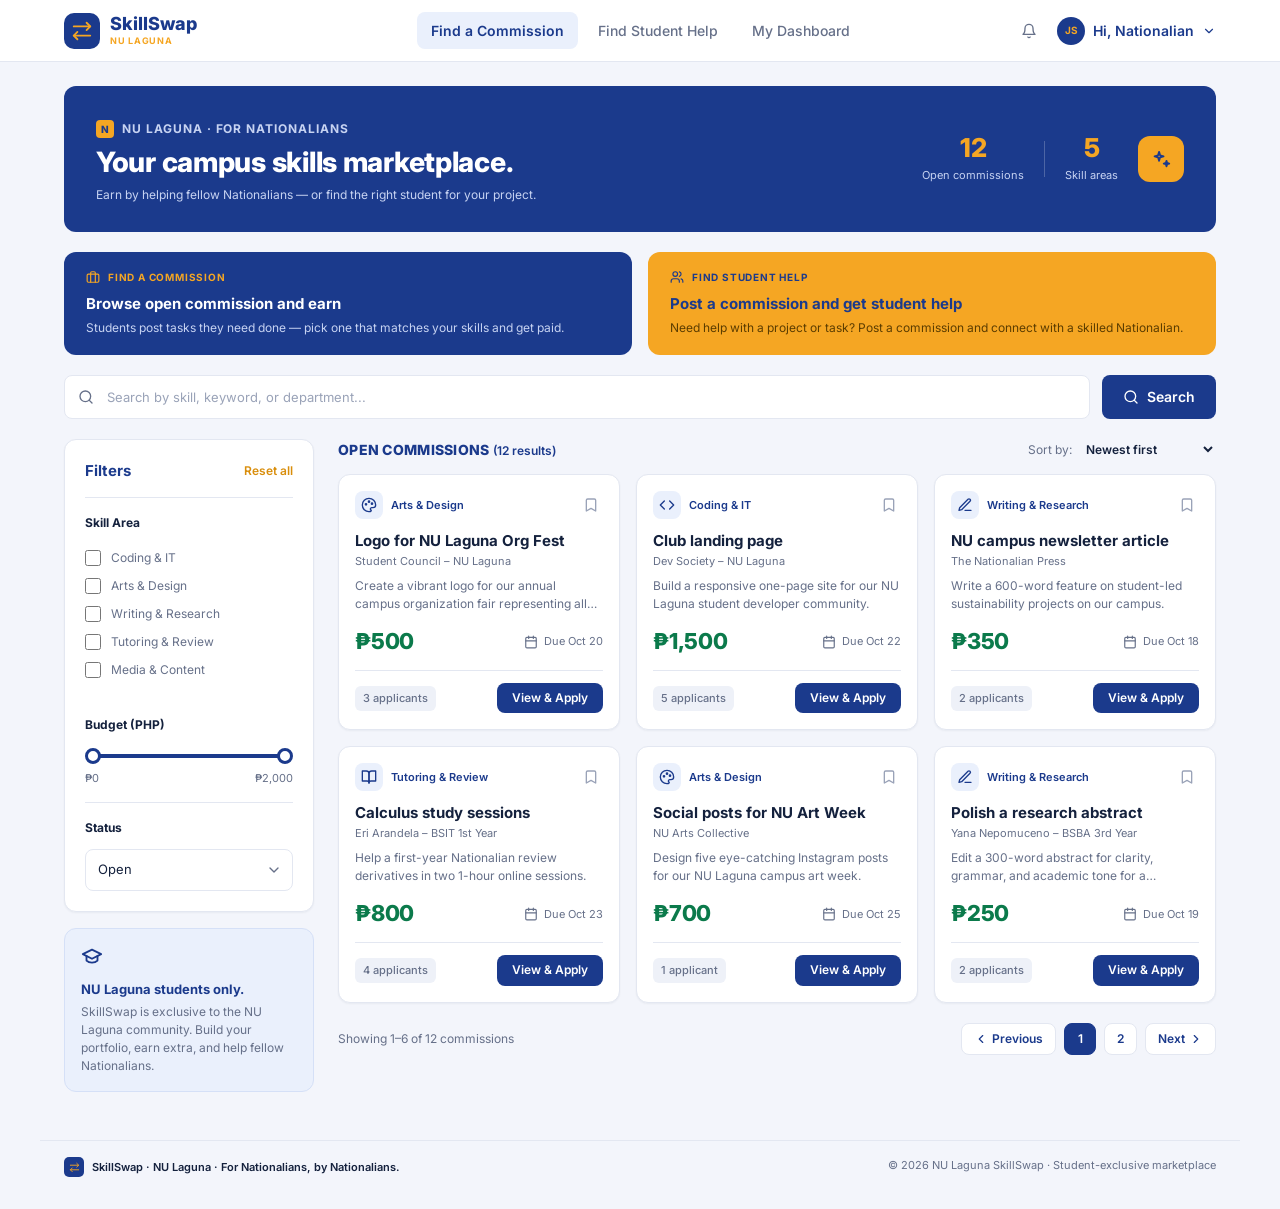
==== index.html @ b4ce2cb4 "HTML and CSS Draft" ====
<!DOCTYPE html>
<html lang="en">
<head>
  <meta charset="UTF-8">
  <meta name="viewport" content="width=device-width, initial-scale=1">
  <title>SkillSwap · NU Laguna</title>
  <link rel="preconnect" href="https://fonts.googleapis.com">
  <link rel="preconnect" href="https://fonts.gstatic.com" crossorigin>
  <link href="https://fonts.googleapis.com/css2?family=Inter:wght@400;500;600;700;800&display=swap" rel="stylesheet">
  <link rel="stylesheet" href="styles.css">
</head>
<body>

  <svg xmlns="http://www.w3.org/2000/svg" style="display:none" aria-hidden="true">
    <symbol id="i-swap" viewBox="0 0 24 24"><path d="m17 3 4 4-4 4"/><path d="M3 7h18"/><path d="m7 21-4-4 4-4"/><path d="M21 17H3"/></symbol>
    <symbol id="i-search" viewBox="0 0 24 24"><circle cx="11" cy="11" r="8"/><path d="m21 21-4.3-4.3"/></symbol>
    <symbol id="i-bell" viewBox="0 0 24 24"><path d="M6 8a6 6 0 0 1 12 0c0 7 3 9 3 9H3s3-2 3-9"/><path d="M10.3 21a1.94 1.94 0 0 0 3.4 0"/></symbol>
    <symbol id="i-chevron" viewBox="0 0 24 24"><path d="m6 9 6 6 6-6"/></symbol>
    <symbol id="i-left" viewBox="0 0 24 24"><path d="m15 18-6-6 6-6"/></symbol>
    <symbol id="i-right" viewBox="0 0 24 24"><path d="m9 18 6-6-6-6"/></symbol>
    <symbol id="i-arrow-left" viewBox="0 0 24 24"><path d="m12 19-7-7 7-7"/><path d="M19 12H5"/></symbol>
    <symbol id="i-arrow-right" viewBox="0 0 24 24"><path d="M5 12h14"/><path d="m12 5 7 7-7 7"/></symbol>
    <symbol id="i-calendar" viewBox="0 0 24 24"><rect x="3" y="4" width="18" height="18" rx="2"/><path d="M16 2v4M8 2v4M3 10h18"/></symbol>
    <symbol id="i-bookmark" viewBox="0 0 24 24"><path d="m19 21-7-4-7 4V5a2 2 0 0 1 2-2h10a2 2 0 0 1 2 2v16z"/></symbol>
    <symbol id="i-palette" viewBox="0 0 24 24"><path d="M12 22a10 10 0 1 1 10-10c0 3-2 4-4 4h-2a2 2 0 0 0-1 3.7c.6.5.5 2.3-3 2.3z"/><circle cx="7.5" cy="11" r="1"/><circle cx="12" cy="7" r="1"/><circle cx="16.5" cy="10" r="1"/></symbol>
    <symbol id="i-code" viewBox="0 0 24 24"><path d="m16 18 6-6-6-6"/><path d="m8 6-6 6 6 6"/></symbol>
    <symbol id="i-pen" viewBox="0 0 24 24"><path d="M12 20h9"/><path d="M16.5 3.5a2.12 2.12 0 0 1 3 3L7 19l-4 1 1-4z"/></symbol>
    <symbol id="i-book" viewBox="0 0 24 24"><path d="M2 3h6a4 4 0 0 1 4 4v14a3 3 0 0 0-3-3H2z"/><path d="M22 3h-6a4 4 0 0 0-4 4v14a3 3 0 0 1 3-3h7z"/></symbol>
    <symbol id="i-camera" viewBox="0 0 24 24"><path d="M14.5 4h-5L7 7H4a2 2 0 0 0-2 2v9a2 2 0 0 0 2 2h16a2 2 0 0 0 2-2V9a2 2 0 0 0-2-2h-3z"/><circle cx="12" cy="13" r="3"/></symbol>
    <symbol id="i-landmark" viewBox="0 0 24 24"><path d="M3 22h18"/><path d="M6 18v-7M10 18v-7M14 18v-7M18 18v-7"/><path d="m12 2 9 5H3z"/></symbol>
    <symbol id="i-briefcase" viewBox="0 0 24 24"><rect x="2" y="7" width="20" height="14" rx="2"/><path d="M16 21V5a2 2 0 0 0-2-2h-4a2 2 0 0 0-2 2v16"/></symbol>
    <symbol id="i-users" viewBox="0 0 24 24"><path d="M16 21v-2a4 4 0 0 0-4-4H6a4 4 0 0 0-4 4v2"/><circle cx="9" cy="7" r="4"/><path d="M22 21v-2a4 4 0 0 0-3-3.87"/><path d="M16 3.13a4 4 0 0 1 0 7.75"/></symbol>
    <symbol id="i-sparkles" viewBox="0 0 24 24"><path d="M9.9 4.2 11 8l3.8 1.1L11 10.2 9.9 14l-1.1-3.8L5 9.1l3.8-1.1z"/><path d="m18 14 .7 2.3L21 17l-2.3.7L18 20l-.7-2.3L15 17l2.3-.7z"/></symbol>
    <symbol id="i-cap" viewBox="0 0 24 24"><path d="M22 10 12 5 2 10l10 5z"/><path d="M6 12v5c3 3 9 3 12 0v-5"/></symbol>
    <symbol id="i-send" viewBox="0 0 24 24"><path d="m22 2-7 20-4-9-9-4z"/><path d="M22 2 11 13"/></symbol>
    <symbol id="i-bulb" viewBox="0 0 24 24"><path d="M15 14c.2-1 .7-1.7 1.5-2.5 1-.9 1.5-2.2 1.5-3.5A6 6 0 0 0 6 8c0 1 .2 2.2 1.5 3.5.7.7 1.3 1.5 1.5 2.5"/><path d="M9 18h6M10 22h4"/></symbol>
    <symbol id="i-check" viewBox="0 0 24 24"><circle cx="12" cy="12" r="10"/><path d="m9 12 2 2 4-4"/></symbol>
    <symbol id="i-clock" viewBox="0 0 24 24"><circle cx="12" cy="12" r="10"/><path d="M12 6v6l4 2"/></symbol>
    <symbol id="i-alert" viewBox="0 0 24 24"><circle cx="12" cy="12" r="10"/><path d="M12 8v4M12 16h.01"/></symbol>
    <symbol id="i-plus" viewBox="0 0 24 24"><path d="M5 12h14M12 5v14"/></symbol>
    <symbol id="i-file" viewBox="0 0 24 24"><path d="M14 2H6a2 2 0 0 0-2 2v16a2 2 0 0 0 2 2h12a2 2 0 0 0 2-2V8z"/><path d="M14 2v6h6M9 13h6M9 17h6"/></symbol>
  </svg>

  <header class="site-header">
    <div class="site-header__inner">
      <a class="brand" href="#browse" aria-label="SkillSwap NU Laguna home">
        <span class="brand__mark">
          <svg class="ic ic-lg" aria-hidden="true"><use href="#i-swap"/></svg>
        </span>
        <span>
          <span class="brand__name">SkillSwap</span>
          <span class="brand__school">NU LAGUNA</span>
        </span>
      </a>

      <nav class="main-nav" aria-label="Main">
        <a href="#browse">Find a Commission</a>
        <a href="#post">Find Student Help</a>
        <a href="#dashboard">My Dashboard</a>
      </nav>

      <div class="user-bar">
        <button class="icon-btn" type="button" aria-label="Notifications">
          <svg class="ic" aria-hidden="true"><use href="#i-bell"/></svg>
        </button>
        <a class="user-chip" href="#dashboard">
          <span class="avatar">JS</span>
          <span class="user-chip__name">Hi, Nationalian</span>
          <svg class="ic ic-sm" aria-hidden="true"><use href="#i-chevron"/></svg>
        </a>
      </div>
    </div>
  </header>

  <main>
    <section class="page screen" id="browse">
      <section class="hero" aria-labelledby="hero-title">
        <div>
          <p class="hero__tag"><span class="hero__tag-mark">N</span>NU Laguna · For Nationalians</p>
          <h1 id="hero-title">Your campus skills marketplace.</h1>
          <p>Earn by helping fellow Nationalians — or find the right student for your project.</p>
        </div>
        <div class="hero__stats">
          <div class="stat"><strong>12</strong><span>Open commissions</span></div>
          <div class="hero__divider"></div>
          <div class="stat"><strong>5</strong><span>Skill areas</span></div>
          <div class="hero__badge">
            <svg class="ic ic-lg" aria-hidden="true"><use href="#i-sparkles"/></svg>
          </div>
        </div>
      </section>

      <section class="cta-row" aria-label="What would you like to do?">
        <a class="cta cta--navy" href="#browse">
          <span class="cta__label">
            <svg class="ic ic-sm" aria-hidden="true"><use href="#i-briefcase"/></svg> Find a commission
          </span>
          <h2>Browse open commission and earn</h2>
          <p>Students post tasks they need done — pick one that matches your skills and get paid.</p>
        </a>
        <a class="cta cta--gold" href="#post">
          <span class="cta__label">
            <svg class="ic ic-sm" aria-hidden="true"><use href="#i-users"/></svg> Find student help
          </span>
          <h2>Post a commission and get student help</h2>
          <p>Need help with a project or task? Post a commission and connect with a skilled Nationalian.</p>
        </a>
      </section>

      <form class="search-row" role="search" action="index.html" method="get">
        <div class="search-field">
          <svg class="ic" aria-hidden="true"><use href="#i-search"/></svg>
          <label class="sr-only" for="q">Search commissions</label>
          <input id="q" name="q" type="search" placeholder="Search by skill, keyword, or department...">
        </div>
        <button class="btn btn--primary btn--lg" type="submit">
          <svg class="ic" aria-hidden="true"><use href="#i-search"/></svg> Search
        </button>
      </form>

      <div class="browse">
        <aside class="sidebar" aria-label="Filters">
          <form class="card filters" id="filters">
            <div class="filters__head">
              <h2>Filters</h2>
              <button class="link-gold" type="reset">Reset all</button>
            </div>
            <fieldset class="filter-group" style="border:0;margin:0;padding-inline:0;min-width:0">
              <legend class="sr-only">Skill area</legend>
              <h3 aria-hidden="true">Skill Area</h3>
              <label class="check"><input type="checkbox" name="skill" value="Coding & IT"> Coding & IT</label>
              <label class="check"><input type="checkbox" name="skill" value="Arts & Design"> Arts & Design</label>
              <label class="check"><input type="checkbox" name="skill" value="Writing & Research"> Writing & Research</label>
              <label class="check"><input type="checkbox" name="skill" value="Tutoring & Review"> Tutoring & Review</label>
              <label class="check"><input type="checkbox" name="skill" value="Media & Content"> Media & Content</label>
            </fieldset>
            <div class="filter-group">
              <h3>Budget (PHP)</h3>
              <div class="range">
                <div class="range__track"></div>
                <input type="range" min="0" max="2000" value="0" step="50" aria-label="Minimum budget">
                <input type="range" min="0" max="2000" value="2000" step="50" aria-label="Maximum budget">
              </div>
              <div class="range-labels">
                <span>₱0</span>
                <span>₱2,000</span>
              </div>
            </div>
            <div class="filter-group">
              <h3><label for="status">Status</label></h3>
              <select class="select" id="status" name="status">
                <option>Open</option>
                <option>In Progress</option>
                <option>Completed</option>
              </select>
            </div>
          </form>
          <div class="note-card">
            <svg class="ic ic-lg" aria-hidden="true"><use href="#i-cap"/></svg>
            <h3>NU Laguna students only.</h3>
            <p>SkillSwap is exclusive to the NU Laguna community. Build your portfolio, earn extra, and help fellow Nationalians.</p>
          </div>
        </aside>

        <section aria-labelledby="results-title">
          <div class="results-head">
            <h2 id="results-title">Open commissions <small>(12 results)</small></h2>
            <label class="sort">Sort by:
              <select aria-label="Sort commissions">
                <option>Newest first</option>
                <option>Budget: high to low</option>
                <option>Budget: low to high</option>
                <option>Deadline: soonest</option>
              </select>
            </label>
          </div>

          <div class="card-grid card-grid--browse">
            <article class="gig" data-category="Arts & Design">
              <div class="gig__top">
                <span class="gig__cat">
                  <span class="gig__cat-ic"><svg class="ic" aria-hidden="true"><use href="#i-palette"/></svg></span>Arts & Design
                </span>
                <button class="gig__save" type="button" aria-label="Save commission">
                  <svg class="ic" aria-hidden="true"><use href="#i-bookmark"/></svg>
                </button>
              </div>
              <h3>Logo for NU Laguna Org Fest</h3>
              <p class="gig__by">Student Council – NU Laguna</p>
              <p class="gig__desc">Create a vibrant logo for our annual campus organization fair representing all NU Laguna colleges.</p>
              <div class="gig__meta">
                <span class="price">₱500</span>
                <span class="due"><svg class="ic ic-sm" aria-hidden="true"><use href="#i-calendar"/></svg> Due Oct 20</span>
              </div>
              <div class="gig__foot">
                <span class="pill">3 applicants</span>
                <a class="btn btn--primary btn--sm" href="#commission">View &amp; Apply</a>
              </div>
            </article>

            <article class="gig" data-category="Coding & IT">
              <div class="gig__top">
                <span class="gig__cat">
                  <span class="gig__cat-ic"><svg class="ic" aria-hidden="true"><use href="#i-code"/></svg></span>Coding & IT
                </span>
                <button class="gig__save" type="button" aria-label="Save commission">
                  <svg class="ic" aria-hidden="true"><use href="#i-bookmark"/></svg>
                </button>
              </div>
              <h3>Club landing page</h3>
              <p class="gig__by">Dev Society – NU Laguna</p>
              <p class="gig__desc">Build a responsive one-page site for our NU Laguna student developer community.</p>
              <div class="gig__meta">
                <span class="price">₱1,500</span>
                <span class="due"><svg class="ic ic-sm" aria-hidden="true"><use href="#i-calendar"/></svg> Due Oct 22</span>
              </div>
              <div class="gig__foot">
                <span class="pill">5 applicants</span>
                <a class="btn btn--primary btn--sm" href="#commission">View &amp; Apply</a>
              </div>
            </article>

            <article class="gig" data-category="Writing & Research">
              <div class="gig__top">
                <span class="gig__cat">
                  <span class="gig__cat-ic"><svg class="ic" aria-hidden="true"><use href="#i-pen"/></svg></span>Writing & Research
                </span>
                <button class="gig__save" type="button" aria-label="Save commission">
                  <svg class="ic" aria-hidden="true"><use href="#i-bookmark"/></svg>
                </button>
              </div>
              <h3>NU campus newsletter article</h3>
              <p class="gig__by">The Nationalian Press</p>
              <p class="gig__desc">Write a 600-word feature on student-led sustainability projects on our campus.</p>
              <div class="gig__meta">
                <span class="price">₱350</span>
                <span class="due"><svg class="ic ic-sm" aria-hidden="true"><use href="#i-calendar"/></svg> Due Oct 18</span>
              </div>
              <div class="gig__foot">
                <span class="pill">2 applicants</span>
                <a class="btn btn--primary btn--sm" href="#commission">View &amp; Apply</a>
              </div>
            </article>

            <article class="gig" data-category="Tutoring & Review">
              <div class="gig__top">
                <span class="gig__cat">
                  <span class="gig__cat-ic"><svg class="ic" aria-hidden="true"><use href="#i-book"/></svg></span>Tutoring & Review
                </span>
                <button class="gig__save" type="button" aria-label="Save commission">
                  <svg class="ic" aria-hidden="true"><use href="#i-bookmark"/></svg>
                </button>
              </div>
              <h3>Calculus study sessions</h3>
              <p class="gig__by">Eri Arandela – BSIT 1st Year</p>
              <p class="gig__desc">Help a first-year Nationalian review derivatives in two 1-hour online sessions.</p>
              <div class="gig__meta">
                <span class="price">₱800</span>
                <span class="due"><svg class="ic ic-sm" aria-hidden="true"><use href="#i-calendar"/></svg> Due Oct 23</span>
              </div>
              <div class="gig__foot">
                <span class="pill">4 applicants</span>
                <a class="btn btn--primary btn--sm" href="#commission">View &amp; Apply</a>
              </div>
            </article>

            <article class="gig" data-category="Arts & Design">
              <div class="gig__top">
                <span class="gig__cat">
                  <span class="gig__cat-ic"><svg class="ic" aria-hidden="true"><use href="#i-palette"/></svg></span>Arts & Design
                </span>
                <button class="gig__save" type="button" aria-label="Save commission">
                  <svg class="ic" aria-hidden="true"><use href="#i-bookmark"/></svg>
                </button>
              </div>
              <h3>Social posts for NU Art Week</h3>
              <p class="gig__by">NU Arts Collective</p>
              <p class="gig__desc">Design five eye-catching Instagram posts for our NU Laguna campus art week.</p>
              <div class="gig__meta">
                <span class="price">₱700</span>
                <span class="due"><svg class="ic ic-sm" aria-hidden="true"><use href="#i-calendar"/></svg> Due Oct 25</span>
              </div>
              <div class="gig__foot">
                <span class="pill">1 applicant</span>
                <a class="btn btn--primary btn--sm" href="#commission">View &amp; Apply</a>
              </div>
            </article>

            <article class="gig" data-category="Writing & Research">
              <div class="gig__top">
                <span class="gig__cat">
                  <span class="gig__cat-ic"><svg class="ic" aria-hidden="true"><use href="#i-pen"/></svg></span>Writing & Research
                </span>
                <button class="gig__save" type="button" aria-label="Save commission">
                  <svg class="ic" aria-hidden="true"><use href="#i-bookmark"/></svg>
                </button>
              </div>
              <h3>Polish a research abstract</h3>
              <p class="gig__by">Yana Nepomuceno – BSBA 3rd Year</p>
              <p class="gig__desc">Edit a 300-word abstract for clarity, grammar, and academic tone for a research submission.</p>
              <div class="gig__meta">
                <span class="price">₱250</span>
                <span class="due"><svg class="ic ic-sm" aria-hidden="true"><use href="#i-calendar"/></svg> Due Oct 19</span>
              </div>
              <div class="gig__foot">
                <span class="pill">2 applicants</span>
                <a class="btn btn--primary btn--sm" href="#commission">View &amp; Apply</a>
              </div>
            </article>
          </div>

          <nav class="pagination" aria-label="Pagination">
            <span>Showing 1–6 of 12 commissions</span>
            <div class="pager">
              <a href="#"><svg class="ic ic-sm" aria-hidden="true"><use href="#i-left"/></svg> Previous</a>
              <a href="#" aria-current="page">1</a>
              <a href="#">2</a>
              <a href="#">Next <svg class="ic ic-sm" aria-hidden="true"><use href="#i-right"/></svg></a>
            </div>
          </nav>
        </section>
      </div>
    </section>

    <section class="page screen" id="commission">
      <div class="back-row">
        <a class="back-link" href="#browse"><svg class="ic ic-sm" aria-hidden="true"><use href="#i-left"/></svg> Back to Browse</a>
        <span>Browse / Commission details</span>
      </div>

      <div class="detail">
        <div class="detail__main">
          <article class="card card--pad">
            <div class="detail__head">
              <span class="cat-tag">Arts &amp; Design</span>
              <span class="badge badge--open">Open</span>
            </div>
            <h1>Logo for NU Laguna Org Fest</h1>
            <p class="posted"><svg class="ic ic-sm" aria-hidden="true"><use href="#i-landmark"/></svg> Posted by Student Council · Oct 12, 2026</p>
            <dl class="facts">
              <div><dt>Project budget</dt><dd class="price">₱500</dd></div>
              <div><dt>Deadline</dt><dd>Oct 20, 2026</dd></div>
              <div><dt>Applications</dt><dd>3 applicants</dd></div>
            </dl>
            <div class="prose">
              <h2>About this commission</h2>
              <p>Our annual Org Fest brings NU Laguna student organizations together for a day of discovery. We’re looking for a student designer to create a playful, vibrant logo that celebrates connection, creativity, and student life.</p>
              <p>The logo will be used on event posters, social media, and booth signage. Please keep it clear at small sizes and use the NU Laguna blue and gold palette.</p>
              <h3>What you’ll deliver</h3>
              <ul class="bullets">
                <li>Two initial logo concepts and one round of revisions</li>
                <li>Final logo in SVG, PNG, and an editable source file</li>
                <li>A full-color version and a single-color version</li>
              </ul>
            </div>
          </article>

          <section class="card client-view" aria-labelledby="client-view-title">
            <div class="client-view__head">
              <div>
                <h2 id="client-view-title">Client View</h2>
                <p>Review applications for this commission as the poster.</p>
              </div>
              <span class="badge badge--muted">3 applicants</span>
            </div>
            <div class="table-wrap">
              <table>
                <thead>
                  <tr>
                    <th scope="col">Nationalian applicant</th>
                    <th scope="col">Portfolio link</th>
                    <th scope="col">Proposed rate (PHP)</th>
                    <th scope="col">Actions</th>
                  </tr>
                </thead>
                <tbody>
                  <tr>
                    <td>
                      <div class="who">
                        <span class="avatar">AR</span>
                        <div><strong>Alex Rivera</strong><span>Arts & Design · NU Laguna student</span></div>
                      </div>
                    </td>
                    <td><a class="table-link" href="https://behance.net/alex">behance.net/alex</a></td>
                    <td class="rate">₱500</td>
                    <td>
                      <div class="actions">
                        <button class="btn btn--green" type="button">Accept</button>
                        <button class="btn btn--red-soft" type="button">Reject</button>
                      </div>
                    </td>
                  </tr>
                  <tr>
                    <td>
                      <div class="who">
                        <span class="avatar">BC</span>
                        <div><strong>Bea Cruz</strong><span>Illustration · NU Laguna student</span></div>
                      </div>
                    </td>
                    <td><a class="table-link" href="https://beacruz.design">beacruz.design</a></td>
                    <td class="rate">₱450</td>
                    <td>
                      <div class="actions">
                        <button class="btn btn--green" type="button">Accept</button>
                        <button class="btn btn--red-soft" type="button">Reject</button>
                      </div>
                    </td>
                  </tr>
                  <tr>
                    <td>
                      <div class="who">
                        <span class="avatar">NG</span>
                        <div><strong>Nico Garcia</strong><span>Graphic Design · NU Laguna student</span></div>
                      </div>
                    </td>
                    <td><a class="table-link" href="https://behance.net/nico">behance.net/nico</a></td>
                    <td class="rate">₱500</td>
                    <td>
                      <div class="actions">
                        <button class="btn btn--green" type="button">Accept</button>
                        <button class="btn btn--red-soft" type="button">Reject</button>
                      </div>
                    </td>
                  </tr>
                </tbody>
              </table>
            </div>
          </section>
        </div>

        <aside class="detail__side">
          <section class="card apply" aria-labelledby="apply-title">
            <h2 id="apply-title">Apply to this Commission</h2>
            <p class="apply__intro">Introduce yourself and show why you’re a great fit for this project.</p>
            <form action="apply.php" method="post" id="apply-form">
              <div class="field">
                <label for="full-name">Full Name</label>
                <input class="input" id="full-name" name="full_name" type="text" value="Jamie Santos" required>
              </div>
              <div class="field">
                <label for="proposal">Proposal</label>
                <textarea class="textarea" id="proposal" name="proposal" rows="6" required>Hi Student Council! I’m a second-year design student. I’d love to create a bold, welcoming identity for Org Fest. I can share two concepts by Oct 16 and deliver the final files before Oct 20.</textarea>
              </div>
              <div class="field">
                <label for="rate">Proposed Rate (PHP)</label>
                <input class="input" id="rate" name="rate" type="text" inputmode="numeric" value="₱500" required>
                <span class="field__hint">Stay within the ₱500 project budget.</span>
              </div>
              <button class="btn btn--primary btn--lg btn--block" type="submit">
                <svg class="ic" aria-hidden="true"><use href="#i-send"/></svg> Submit Application
              </button>
              <p class="apply__fine">Your profile and portfolio will be shared with the client.</p>
            </form>
          </section>
          <aside class="tip">
            <strong><svg class="ic ic-sm" aria-hidden="true"><use href="#i-bulb"/></svg> Make your proposal count</strong>
            Mention a relevant project, share your approach, and be realistic about your timeline. A little personality goes a long way.
          </aside>
        </aside>
      </div>
    </section>

    <section class="page screen" id="post">
      <a class="back-link" href="#browse"><svg class="ic ic-sm" aria-hidden="true"><use href="#i-left"/></svg> Back to Find a Commission</a>

      <section class="hero hero--compact" aria-labelledby="post-hero">
        <div>
          <p class="hero__tag"><span class="hero__tag-mark">N</span>NU Laguna · By Nationalians, for Nationalians</p>
          <h1 id="post-hero">Find Student Help — Post a Commission</h1>
          <p>Need help with a project or task? Post your commission and connect with a skilled Nationalian. Student-friendly budgets in ₱ PHP.</p>
        </div>
        <div class="hero__stats">
          <div class="stat"><strong>12</strong><span>Open commissions</span></div>
          <div class="hero__divider"></div>
          <div class="stat"><strong>5</strong><span>Skill areas</span></div>
          <div class="hero__badge">
            <svg class="ic ic-lg" aria-hidden="true"><use href="#i-sparkles"/></svg>
          </div>
        </div>
      </section>

      <section class="cta-row" aria-label="Posting options">
        <a class="cta cta--soft" href="#browse">
          <span class="cta__label">
            <svg class="ic ic-sm" aria-hidden="true"><use href="#i-briefcase"/></svg> Find a commission instead?
          </span>
          <p>Browse open commissions posted by fellow Nationalians and earn by using your skills.</p>
        </a>
        <div class="cta cta--soft-gold">
          <span class="cta__label">
            <svg class="ic ic-sm" aria-hidden="true"><use href="#i-users"/></svg> You’re posting a commission
          </span>
          <p>Describe your task, set a student-friendly ₱ budget, and let skilled Nationalians apply.</p>
        </div>
      </section>

      <div class="post-title">
        <h2>Post a Commission</h2>
        <p>Share what you need help with and a fair student budget in ₱ (Philippine Pesos). Only NU Laguna Nationalians can apply.</p>
      </div>

      <div class="post-grid">
        <form class="card form-card" id="post-form" action="post_commission.php" method="post" novalidate>
          <div class="form-card__head">
            <h3><svg class="ic" aria-hidden="true"><use href="#i-briefcase"/></svg> Commission details</h3>
            <span>All fields are required</span>
          </div>
          <div class="form-grid">
            <div class="field">
              <label for="title">Commission Title</label>
              <input class="input" id="title" name="title" type="text" value="Logo for NU Laguna Org Fest" required>
              <span class="field__hint">e.g. “Make a poster for our org event”, “Help me review Calculus”</span>
            </div>
            <div class="field">
              <label for="category">Skill Area / Category</label>
              <select class="select" id="category" name="category">
                <option>Coding & IT</option>
                <option selected>Arts & Design</option>
                <option>Writing & Research</option>
                <option>Tutoring & Review</option>
                <option>Media & Content</option>
              </select>
              <div class="chips" role="group" aria-label="Quick pick skill area">
                <button type="button" class="chip" aria-pressed="false">Coding & IT</button>
                <button type="button" class="chip" aria-pressed="true">Arts & Design</button>
                <button type="button" class="chip" aria-pressed="false">Writing & Research</button>
                <button type="button" class="chip" aria-pressed="false">Tutoring & Review</button>
                <button type="button" class="chip" aria-pressed="false">Media & Content</button>
              </div>
            </div>
            <div class="form-split">
              <div class="field field--error">
                <span class="label-row">
                  <label for="budget">Budget (Philippine Pesos)</label>
                  <span class="tag-php">PHP</span>
                </span>
                <div class="field-wrap">
                  <input class="input" id="budget" name="budget" type="text" inputmode="numeric" value="five hundred" aria-invalid="true" aria-describedby="budget-error budget-tip" required>
                  <svg class="ic" aria-hidden="true"><use href="#i-alert"/></svg>
                </div>
                <span class="field__hint field__hint--error" id="budget-error" role="alert">! Budget must be a number &gt; 0</span>
                <span class="field__hint" id="budget-tip">Tip: Student-friendly budgets range from ₱100 – ₱2,000.</span>
              </div>
              <div class="field">
                <span class="label-row"><label for="deadline">Deadline</label></span>
                <div class="field-wrap field-wrap--date">
                  <input class="input" id="deadline" name="deadline" type="date" value="2026-10-20" required>
                </div>
              </div>
            </div>
            <div class="field">
              <label for="details">Details / Description</label>
              <textarea class="textarea" id="details" name="details" rows="5" required>Create a fresh, vibrant logo for our annual campus organization fair. We need two initial concepts, one revision, and final SVG and PNG files. Use an NU blue and gold palette and deliver by Oct 20.</textarea>
              <span class="field__hint">Include deliverables, requirements, and a realistic timeline. The more specific you are, the better the applicants.</span>
            </div>
            <div class="form-banner">
              <svg class="ic" aria-hidden="true"><use href="#i-users"/></svg>
              Only NU Laguna Nationalians can view and apply to your commission. Keep budgets fair and campus-friendly.
            </div>
            <div class="form-foot">
              <span class="form-foot__msg">Correct the budget to publish your commission.</span>
              <button class="btn btn--ghost" type="reset">Cancel</button>
              <button class="btn btn--primary" type="submit" disabled>
                <svg class="ic" aria-hidden="true"><use href="#i-plus"/></svg> Post Commission
              </button>
            </div>
          </div>
        </form>

        <aside class="detail__side" aria-label="Preview and checklist">
          <section class="preview" aria-labelledby="preview-title">
            <div class="preview__head">
              <h3 id="preview-title"><svg class="ic" aria-hidden="true"><use href="#i-search"/></svg> Live Preview</h3>
              <span class="badge">Not published</span>
            </div>
            <p>Here’s how your commission will appear in the NU Laguna SkillSwap marketplace once published.</p>
            <article class="gig">
              <div class="gig__top">
                <span class="gig__cat">
                  <span class="gig__cat-ic"><svg class="ic" aria-hidden="true"><use href="#i-palette"/></svg></span>Arts &amp; Design
                </span>
                <span class="badge badge--draft">Draft</span>
              </div>
              <h3>Logo for NU Laguna Org Fest</h3>
              <p class="gig__by">Jamie Santos – NU Laguna</p>
              <p class="gig__desc">Create a fresh, vibrant logo for our annual campus organization fair. We need two initial concepts, one revision, and final SVG…</p>
              <div class="gig__meta">
                <span class="due" style="font-weight:600;color:var(--ink)">Budget pending</span>
                <span class="due"><svg class="ic ic-sm" aria-hidden="true"><use href="#i-calendar"/></svg> Due Oct 20</span>
              </div>
              <div class="gig__foot">
                <span class="pill">0 applicants</span>
                <span class="btn btn--ghost btn--sm" aria-disabled="true">View &amp; Apply</span>
              </div>
            </article>
            <div class="preview__note">
              <svg class="ic ic-sm" aria-hidden="true"><use href="#i-alert"/></svg> Your ₱ budget will appear here after you enter a valid number above.
            </div>
          </section>

          <section class="card card--pad" aria-labelledby="checklist-title">
            <h3 class="card__title" id="checklist-title" style="font-size:13px">Before you post</h3>
            <ul class="checklist">
              <li class="done"><svg class="ic ic-sm" aria-hidden="true"><use href="#i-check"/></svg> Clear title and skill area category</li>
              <li class="done"><svg class="ic ic-sm" aria-hidden="true"><use href="#i-check"/></svg> Deadline and deliverables added</li>
              <li class="todo"><svg class="ic ic-sm" aria-hidden="true"><use href="#i-clock"/></svg> Valid ₱ budget still needed</li>
            </ul>
            <div class="fair-note">
              <svg class="ic ic-sm" aria-hidden="true"><use href="#i-bulb"/></svg>
              <span>SkillSwap is for NU Laguna Nationalians only. Set a fair ₱ budget — good briefs attract the right student faster.</span>
            </div>
          </section>

          <div class="note-card">
            <svg class="ic ic-lg" aria-hidden="true"><use href="#i-cap"/></svg>
            <h3>NU Laguna students only.</h3>
            <p>SkillSwap is exclusive to the NU Laguna community. Build your portfolio, earn extra, and help fellow Nationalians — all within your campus.</p>
          </div>
        </aside>
      </div>
    </section>

    <section class="page screen" id="dashboard">
      <section class="hero" aria-labelledby="welcome">
        <div>
          <p class="hero__tag"><span class="hero__tag-mark">N</span>NU Laguna · For Nationalians</p>
          <h1 id="welcome">Welcome back, Lyn! 👋</h1>
          <p>Ready to earn or get help from a fellow Nationalian? Your campus marketplace is active.</p>
        </div>
        <div class="hero__stats">
          <div class="stat"><strong>8</strong><span>Commissions posted</span></div>
          <div class="hero__divider"></div>
          <div class="stat"><strong>21</strong><span>Applications</span></div>
          <div class="hero__badge"><svg class="ic ic-lg" aria-hidden="true"><use href="#i-sparkles"/></svg></div>
        </div>
      </section>

      <section class="cta-row" aria-label="Quick actions">
        <div class="cta cta--navy">
          <span class="cta__label">
            <svg class="ic ic-sm" aria-hidden="true"><use href="#i-briefcase"/></svg> Find a commission
          </span>
          <h2>Browse commissions and earn ₱</h2>
          <p>Coding, design, writing, tutoring and more — pick a commission that matches your skills and get paid in PHP.</p>
          <a class="btn btn--gold btn--sm" href="#browse">
            Browse Open Commissions <svg class="ic ic-sm" aria-hidden="true"><use href="#i-arrow-right"/></svg>
          </a>
        </div>
        <div class="cta cta--gold">
          <span class="cta__label">
            <svg class="ic ic-sm" aria-hidden="true"><use href="#i-users"/></svg> Find student help
          </span>
          <h2>Post a commission and get student help</h2>
          <p>Need help with a project? Post a commission with a student-friendly ₱ budget and connect with a skilled Nationalian.</p>
          <a class="btn btn--primary btn--sm" href="#post">
            Post a Commission <svg class="ic ic-sm" aria-hidden="true"><use href="#i-arrow-right"/></svg>
          </a>
        </div>
      </section>

      <section class="stat-cards" aria-label="Summary">
        <div class="card stat-card">
          <div class="stat-card__label">Posted</div>
          <div class="stat-card__num">8</div>
          <div class="stat-card__sub">Commissions shared with campus</div>
          <span class="stat-card__ic"><svg class="ic ic-sm" aria-hidden="true"><use href="#i-briefcase"/></svg></span>
        </div>
        <div class="card stat-card">
          <div class="stat-card__label">In Progress</div>
          <div class="stat-card__num">3</div>
          <div class="stat-card__sub">Active collaborations</div>
          <span class="stat-card__ic"><svg class="ic ic-sm" aria-hidden="true"><use href="#i-clock"/></svg></span>
        </div>
        <div class="card stat-card">
          <div class="stat-card__label">Completed</div>
          <div class="stat-card__num stat-card__num--green">5</div>
          <div class="stat-card__sub">Projects delivered</div>
          <span class="stat-card__ic stat-card__ic--green"><svg class="ic ic-sm" aria-hidden="true"><use href="#i-check"/></svg></span>
        </div>
        <div class="card stat-card">
          <div class="stat-card__label">Applications</div>
          <div class="stat-card__num">21</div>
          <div class="stat-card__sub">Received this week</div>
          <span class="stat-card__ic"><svg class="ic ic-sm" aria-hidden="true"><use href="#i-send"/></svg></span>
        </div>
      </section>

      <div class="dash-grid">
        <div class="dash-side">
          <section class="card chart-card" aria-labelledby="chart-title">
            <div class="card__head" style="margin-bottom:0">
              <div><h2 id="chart-title">Applications / Week</h2></div>
              <span class="chart-card__range">Oct 12–18, 2026</span>
            </div>
            <div class="chart-total"><strong>21</strong><span>↑ 5 more than last week</span></div>
            <div class="bars" role="img" aria-label="Applications per day: Mon 2, Tue 3, Wed 4, Thu 6, Fri 2, Sat 3, Sun 1">
              <div class="bars__col">2<div class="bars__bar" style="height:26%"></div></div>
              <div class="bars__col">3<div class="bars__bar" style="height:39%"></div></div>
              <div class="bars__col">4<div class="bars__bar" style="height:52%"></div></div>
              <div class="bars__col bars__col--peak">6<div class="bars__bar" style="height:78%"></div></div>
              <div class="bars__col">2<div class="bars__bar" style="height:26%"></div></div>
              <div class="bars__col">3<div class="bars__bar" style="height:39%"></div></div>
              <div class="bars__col">1<div class="bars__bar" style="height:13%"></div></div>
            </div>
            <div class="bars-days" aria-hidden="true">
              <span>Mon</span><span>Tue</span><span>Wed</span><span>Thu</span><span>Fri</span><span>Sat</span><span>Sun</span>
            </div>
            <p class="chart-foot">Thursday was your busiest day with 6 applications. Keep the momentum going!</p>
          </section>

          <section class="upnext" aria-labelledby="upnext-title">
            <p class="upnext__label" id="upnext-title">
              <svg class="ic ic-sm" aria-hidden="true"><use href="#i-clock"/></svg> Up next
            </p>
            <h3>Logo for Org Fest</h3>
            <p>Due Oct 20 · 3 students are waiting to hear from you.</p>
            <a href="#commission"><svg class="ic ic-sm" aria-hidden="true"><use href="#i-arrow-right"/></svg> Review applicants</a>
          </section>

          <div class="note-card">
            <svg class="ic ic-lg" aria-hidden="true"><use href="#i-cap"/></svg>
            <h3>NU Laguna students only.</h3>
            <p>SkillSwap is exclusive to NU Laguna students. Skill areas include Coding &amp; IT, Arts &amp; Design, Writing &amp; Research, Tutoring, and Media &amp; Content.</p>
          </div>
        </div>

        <section class="card" aria-labelledby="mine-title">
          <div class="mine__head">
            <div>
              <h2 id="mine-title">My Commissions</h2>
              <p>Manage your listings, applicants, and active projects.</p>
            </div>
            <div class="mine__tools">
              <select class="select" aria-label="Filter by status">
                <option>All statuses</option>
                <option>Open</option>
                <option>In Progress</option>
                <option>Completed</option>
              </select>
              <a class="btn btn--primary btn--sm" href="#post">
                <svg class="ic ic-sm" aria-hidden="true"><use href="#i-plus"/></svg> Post a Commission
              </a>
            </div>
          </div>
          <div class="table-wrap">
            <table>
              <thead>
                <tr>
                  <th scope="col">Commission name</th>
                  <th scope="col">Status</th>
                  <th scope="col">Budget</th>
                  <th scope="col">Deadline</th>
                  <th scope="col">Action</th>
                </tr>
              </thead>
              <tbody>
                <tr>
                  <td>
                    <div class="title-cell">
                      <svg class="ic ic-sm" aria-hidden="true"><use href="#i-palette"/></svg>
                      <div><strong>Logo for Org Fest</strong><span>Arts & Design · 3 applicants</span></div>
                    </div>
                  </td>
                  <td><span class="badge badge--open">Open</span></td>
                  <td class="rate">₱500</td>
                  <td>Oct 20</td>
                  <td><a class="btn btn--outline" href="#commission">View applicants</a></td>
                </tr>
                <tr>
                  <td>
                    <div class="title-cell">
                      <svg class="ic ic-sm" aria-hidden="true"><use href="#i-code"/></svg>
                      <div><strong>Club landing page</strong><span>Coding & IT · Ana Reyes</span></div>
                    </div>
                  </td>
                  <td><span class="badge badge--progress">In Progress</span></td>
                  <td class="rate">₱1,500</td>
                  <td>Oct 22</td>
                  <td><a class="btn btn--outline" href="#commission">Mark Completed</a></td>
                </tr>
                <tr>
                  <td>
                    <div class="title-cell">
                      <svg class="ic ic-sm" aria-hidden="true"><use href="#i-palette"/></svg>
                      <div><strong>Social posts for Art Week</strong><span>Arts & Design · 1 applicant</span></div>
                    </div>
                  </td>
                  <td><span class="badge badge--open">Open</span></td>
                  <td class="rate">₱700</td>
                  <td>Oct 25</td>
                  <td><a class="btn btn--outline" href="#commission">View applicants</a></td>
                </tr>
                <tr>
                  <td>
                    <div class="title-cell">
                      <svg class="ic ic-sm" aria-hidden="true"><use href="#i-camera"/></svg>
                      <div><strong>Event photo edits</strong><span>Media & Content · Sia Cruz</span></div>
                    </div>
                  </td>
                  <td><span class="badge badge--done">Completed</span></td>
                  <td class="rate">₱400</td>
                  <td>Oct 10</td>
                  <td><a class="btn btn--outline" href="#commission">View details</a></td>
                </tr>
                <tr>
                  <td>
                    <div class="title-cell">
                      <svg class="ic ic-sm" aria-hidden="true"><use href="#i-pen"/></svg>
                      <div><strong>Polish a research abstract</strong><span>Writing & Research · Marc Santos</span></div>
                    </div>
                  </td>
                  <td><span class="badge badge--done">Completed</span></td>
                  <td class="rate">₱250</td>
                  <td>Oct 19</td>
                  <td><a class="btn btn--outline" href="#commission">View details</a></td>
                </tr>
                <tr>
                  <td>
                    <div class="title-cell">
                      <svg class="ic ic-sm" aria-hidden="true"><use href="#i-code"/></svg>
                      <div><strong>Society website refresh</strong><span>Coding & IT · Dan Lim</span></div>
                    </div>
                  </td>
                  <td><span class="badge badge--progress">In Progress</span></td>
                  <td class="rate">₱1,200</td>
                  <td>Oct 24</td>
                  <td><a class="btn btn--outline" href="#commission">Mark Completed</a></td>
                </tr>
              </tbody>
            </table>
          </div>
          <div class="mine__foot">
            <span>Showing 6 of 8 posted commissions</span>
            <a href="#">View all commissions <svg class="ic ic-sm" aria-hidden="true"><use href="#i-arrow-right"/></svg></a>
          </div>
        </section>
      </div>

      <section aria-labelledby="open-title">
        <div class="section-head" style="margin-bottom:14px">
          <div>
            <h2 id="open-title">Open commissions to apply <small>(Find work &amp; earn ₱)</small></h2>
            <p>Pick a commission that matches your skills and get paid by a fellow Nationalian.</p>
          </div>
          <a class="btn btn--ghost btn--sm" href="#browse">Browse all commissions</a>
        </div>
        <div class="card-grid">
          <article class="gig" data-category="Tutoring & Review">
            <div class="gig__top">
              <span class="gig__cat">
                <span class="gig__cat-ic"><svg class="ic" aria-hidden="true"><use href="#i-book"/></svg></span>Tutoring & Review
              </span>
              <span class="gig__badge-new">NEW</span>
            </div>
            <h3>Calculus study sessions</h3>
            <p class="gig__by">Mia Santos – 1st Year</p>
            <p class="gig__desc">Help a first-year Nationalian review derivatives in two 1-hour online sessions.</p>
            <div class="gig__meta">
              <span class="price">₱800</span>
              <span class="due"><svg class="ic ic-sm" aria-hidden="true"><use href="#i-calendar"/></svg> Due Oct 23</span>
            </div>
            <div class="gig__foot">
              <span class="pill">4 applicants</span>
              <a class="btn btn--primary btn--sm" href="#commission">View &amp; Apply</a>
            </div>
          </article>

          <article class="gig" data-category="Writing & Research">
            <div class="gig__top">
              <span class="gig__cat">
                <span class="gig__cat-ic"><svg class="ic" aria-hidden="true"><use href="#i-pen"/></svg></span>Writing & Research
              </span>
              <button class="gig__save" type="button" aria-label="Save commission">
                <svg class="ic" aria-hidden="true"><use href="#i-bookmark"/></svg>
              </button>
            </div>
            <h3>NU campus newsletter article</h3>
            <p class="gig__by">The Nationalian Press</p>
            <p class="gig__desc">Write a 600-word feature on student-led sustainability projects on our campus.</p>
            <div class="gig__meta">
              <span class="price">₱350</span>
              <span class="due"><svg class="ic ic-sm" aria-hidden="true"><use href="#i-calendar"/></svg> Due Oct 18</span>
            </div>
            <div class="gig__foot">
              <span class="pill">3 applicants</span>
              <a class="btn btn--primary btn--sm" href="#commission">View &amp; Apply</a>
            </div>
          </article>

          <article class="gig" data-category="Coding & IT">
            <div class="gig__top">
              <span class="gig__cat">
                <span class="gig__cat-ic"><svg class="ic" aria-hidden="true"><use href="#i-code"/></svg></span>Coding & IT
              </span>
              <button class="gig__save" type="button" aria-label="Save commission">
                <svg class="ic" aria-hidden="true"><use href="#i-bookmark"/></svg>
              </button>
            </div>
            <h3>Club landing page</h3>
            <p class="gig__by">Dev Society – NU Laguna</p>
            <p class="gig__desc">Build a responsive one-page site for our NU Laguna student developer community.</p>
            <div class="gig__meta">
              <span class="price">₱1,500</span>
              <span class="due"><svg class="ic ic-sm" aria-hidden="true"><use href="#i-calendar"/></svg> Due Oct 22</span>
            </div>
            <div class="gig__foot">
              <span class="pill">5 applicants</span>
              <a class="btn btn--primary btn--sm" href="#commission">View &amp; Apply</a>
            </div>
          </article>
        </div>
      </section>
    </section>
  </main>

  <footer class="site-footer">
    <span class="brand">
      <span class="brand__mark"><svg class="ic" aria-hidden="true"><use href="#i-swap"/></svg></span>
      SkillSwap · NU Laguna · For Nationalians, by Nationalians.
    </span>
    <span>© 2026 NU Laguna SkillSwap · Student-exclusive marketplace</span>
  </footer>

</body>
</html>
---- styles.css ----
:root {
  --navy: #1b3a8c;
  --navy-dark: #142e72;
  --gold: #f5a623;
  --gold-dark: #d98e0c;
  --green: #0b7a4b;
  --green-tint: #e3f4ec;
  --red: #c9363e;
  --red-tint: #fdecec;
  --bg: #f3f5fb;
  --surface: #ffffff;
  --tint: #eaf0fc;
  --ink: #14213d;
  --muted: #667089;
  --line: #e3e7f1;
  --radius: 12px;
  --radius-sm: 8px;
  --shadow: 0 1px 2px rgba(20, 33, 61, .05);
  --font: "Inter", system-ui, -apple-system, "Segoe UI", Roboto, Arial, sans-serif;
}

*, *::before, *::after { box-sizing: border-box; }
html { -webkit-text-size-adjust: 100%; }
body {
  margin: 0;
  font-family: var(--font);
  font-size: 14px;
  line-height: 1.5;
  color: var(--ink);
  background: var(--bg);
}
h1, h2, h3, h4, p, ul { margin: 0; }
ul { padding: 0; list-style: none; }
a { color: inherit; text-decoration: none; }
button, input, select, textarea { font: inherit; color: inherit; }
button { cursor: pointer; }
:focus-visible { outline: 2px solid var(--gold); outline-offset: 2px; }

.ic {
  width: 16px; height: 16px; flex: none;
  fill: none; stroke: currentColor; stroke-width: 2;
  stroke-linecap: round; stroke-linejoin: round;
}
.ic-sm { width: 14px; height: 14px; }
.ic-lg { width: 22px; height: 22px; }
.sr-only {
  position: absolute; width: 1px; height: 1px; overflow: hidden;
  clip: rect(0 0 0 0); white-space: nowrap;
}

.site-header {
  background: var(--surface);
  border-bottom: 1px solid var(--line);
}
.site-header__inner {
  max-width: 1200px; margin: 0 auto; padding: 12px 24px;
  display: grid; grid-template-columns: 1fr auto 1fr; align-items: center; gap: 16px;
}
.brand { display: flex; align-items: center; gap: 10px; }
.brand__mark {
  width: 36px; height: 36px; border-radius: 10px;
  background: var(--navy); color: var(--gold);
  display: grid; place-items: center;
}
.brand__name { font-size: 18px; font-weight: 800; color: var(--navy); line-height: 1.1; display: block; }
.brand__school { font-size: 9px; font-weight: 700; letter-spacing: .08em; color: var(--gold); display: block; }

.main-nav { display: flex; gap: 6px; }
.main-nav a {
  padding: 8px 14px; border-radius: var(--radius-sm);
  font-weight: 500; color: var(--muted); white-space: nowrap;
}
.main-nav a:hover { color: var(--navy); }
.main-nav a[aria-current="page"] { background: var(--tint); color: var(--navy); font-weight: 600; }

.user-bar { display: flex; align-items: center; justify-content: flex-end; gap: 16px; }
.icon-btn {
  background: none; border: 0; padding: 4px; color: var(--muted);
  display: grid; place-items: center; border-radius: 6px;
}
.icon-btn:hover { color: var(--navy); }
.user-chip { display: flex; align-items: center; gap: 8px; font-weight: 600; color: var(--navy); }
.avatar {
  width: 28px; height: 28px; border-radius: 50%;
  background: var(--navy); color: var(--gold);
  font-size: 10px; font-weight: 700;
  display: grid; place-items: center; flex: none;
}
.avatar--sm { width: 26px; height: 26px; }

.page { max-width: 1200px; margin: 0 auto; padding: 24px 24px 48px; display: grid; gap: 20px; }

.back-row { display: flex; justify-content: space-between; align-items: center; font-size: 12px; color: var(--muted); }
.back-link { display: inline-flex; align-items: center; gap: 6px; font-weight: 500; color: var(--navy); }
.back-link:hover { text-decoration: underline; }

.hero {
  background: var(--navy); color: #fff;
  border-radius: var(--radius); padding: 28px 32px;
  display: flex; justify-content: space-between; align-items: center; gap: 24px; flex-wrap: wrap;
}
.hero--compact { padding: 18px 24px; }
.hero__tag {
  display: flex; align-items: center; gap: 8px; margin-bottom: 8px;
  font-size: 10px; font-weight: 700; letter-spacing: .08em; color: var(--gold); text-transform: uppercase;
}
.hero__tag-mark {
  width: 18px; height: 18px; border-radius: 4px; background: var(--gold); color: var(--navy);
  display: grid; place-items: center; font-size: 10px; font-weight: 800;
}
.hero h1 { font-size: 28px; line-height: 1.2; font-weight: 800; letter-spacing: -.01em; }
.hero--compact h1 { font-size: 20px; }
.hero p { margin-top: 6px; font-size: 12px; color: #c7d3f2; }
.hero__stats { display: flex; align-items: center; gap: 20px; }
.stat { text-align: center; }
.stat strong { display: block; font-size: 26px; line-height: 1.1; font-weight: 800; color: var(--gold); }
.stat span { font-size: 11px; color: #c7d3f2; }
.hero--compact .stat strong { font-size: 22px; }
.hero__divider { width: 1px; height: 36px; background: rgba(255,255,255,.22); }
.hero__badge {
  width: 46px; height: 46px; border-radius: 12px; background: var(--gold); color: var(--navy);
  display: grid; place-items: center;
}
.hero--compact .hero__badge { width: 38px; height: 38px; border-radius: 10px; }

.cta-row { display: grid; grid-template-columns: 1fr 1fr; gap: 16px; }
.cta {
  border-radius: var(--radius); padding: 18px 22px; display: block;
}
.cta__label {
  display: flex; align-items: center; gap: 8px; margin-bottom: 8px;
  font-size: 10px; font-weight: 700; letter-spacing: .08em; text-transform: uppercase;
}
.cta h2, .cta h3 { font-size: 15px; font-weight: 700; margin-bottom: 4px; }
.cta p { font-size: 12px; line-height: 1.5; }
.cta--navy { background: var(--navy); color: #fff; }
.cta--navy .cta__label { color: var(--gold); }
.cta--navy p { color: #c7d3f2; }
.cta--gold { background: var(--gold); color: var(--navy); }
.cta--gold p { color: #5c3d00; }
.cta--soft { background: var(--tint); color: var(--navy); border: 1px solid #d5e0f7; padding: 14px 18px; }
.cta--soft .cta__label { margin-bottom: 0; text-transform: none; letter-spacing: 0; font-size: 12px; font-weight: 600; }
.cta--soft p { color: var(--muted); margin-top: 2px; }
.cta--soft-gold { background: var(--navy); color: #fff; border: 0; padding: 14px 18px; }
.cta--soft-gold .cta__label { color: var(--gold); margin-bottom: 0; text-transform: none; letter-spacing: 0; font-size: 12px; font-weight: 600; }
.cta--soft-gold p { color: #c7d3f2; margin-top: 2px; }
.cta .btn { margin-top: 12px; }

.btn {
  display: inline-flex; align-items: center; justify-content: center; gap: 8px;
  padding: 9px 16px; border-radius: var(--radius-sm); border: 1px solid transparent;
  font-weight: 600; font-size: 13px; line-height: 1.2; white-space: nowrap;
  transition: background-color .15s, border-color .15s;
}
.btn--primary { background: var(--navy); color: #fff; }
.btn--primary:hover { background: var(--navy-dark); }
.btn--gold { background: var(--gold); color: var(--navy); }
.btn--gold:hover { background: var(--gold-dark); }
.btn--ghost { background: var(--surface); border-color: var(--line); color: var(--ink); }
.btn--ghost:hover { border-color: var(--navy); color: var(--navy); }
.btn--outline { background: var(--surface); border-color: var(--line); color: var(--navy); padding: 6px 12px; font-size: 12px; }
.btn--outline:hover { border-color: var(--navy); }
.btn--sm { padding: 7px 14px; font-size: 12px; }
.btn--lg { padding: 12px 20px; font-size: 14px; }
.btn--block { width: 100%; }
.btn--green { background: var(--green); color: #fff; padding: 6px 12px; font-size: 12px; }
.btn--green:hover { filter: brightness(.92); }
.btn--red-soft { background: var(--red-tint); color: var(--red); padding: 6px 12px; font-size: 12px; }
.btn--red-soft:hover { filter: brightness(.96); }
.btn[disabled], .btn:disabled { background: #dfe4f1; color: #98a1b8; cursor: not-allowed; }

.search-row { display: flex; gap: 12px; }
.search-field { position: relative; flex: 1; }
.search-field .ic { position: absolute; left: 14px; top: 50%; transform: translateY(-50%); color: var(--muted); }

.input, .select, .textarea, .search-field input {
  width: 100%; padding: 10px 12px;
  background: var(--surface); border: 1px solid var(--line); border-radius: var(--radius-sm);
  font-size: 13px; color: var(--ink);
}
.input::placeholder, .textarea::placeholder, .search-field input::placeholder { color: #9aa3b8; }
.input:focus, .select:focus, .textarea:focus, .search-field input:focus {
  outline: none; border-color: var(--navy); box-shadow: 0 0 0 3px rgba(27, 58, 140, .12);
}
.select {
  appearance: none; -webkit-appearance: none; cursor: pointer;
  background-image: url("data:image/svg+xml,%3Csvg xmlns='http://www.w3.org/2000/svg' width='16' height='16' viewBox='0 0 24 24' fill='none' stroke='%23667089' stroke-width='2' stroke-linecap='round' stroke-linejoin='round'%3E%3Cpath d='m6 9 6 6 6-6'/%3E%3C/svg%3E");
  background-repeat: no-repeat; background-position: right 10px center; padding-right: 34px;
}
.search-field input[type="search"] { padding-left: 42px; height: 44px; }
.textarea { resize: vertical; min-height: 120px; line-height: 1.6; }
.field { display: grid; gap: 6px; }
.field label, .field__label { font-size: 12px; font-weight: 600; color: var(--ink); }
.field__hint { font-size: 11px; color: var(--muted); }
.field__hint--error { color: var(--red); }
.field--error .input { border-color: var(--red); background: var(--red-tint); }
.field-wrap { position: relative; }
.field-wrap .ic { position: absolute; right: 12px; top: 50%; transform: translateY(-50%); color: var(--red); }
.field-wrap--date .ic { color: var(--muted); }

.card {
  background: var(--surface); border: 1px solid var(--line);
  border-radius: var(--radius); box-shadow: var(--shadow);
}
.card--pad { padding: 20px; }
.card__title { font-size: 15px; font-weight: 700; color: var(--navy); }
.card__sub { font-size: 12px; color: var(--muted); margin-top: 2px; }
.card__head { display: flex; justify-content: space-between; align-items: flex-start; gap: 12px; margin-bottom: 14px; }

.note-card {
  background: var(--tint); border: 1px solid #d5e0f7; border-radius: var(--radius);
  padding: 16px; color: var(--navy);
}
.note-card .ic { margin-bottom: 8px; }
.note-card h3 { font-size: 13px; font-weight: 700; margin-bottom: 4px; }
.note-card p { font-size: 12px; color: var(--muted); line-height: 1.5; }

.browse { display: grid; grid-template-columns: 250px 1fr; gap: 24px; align-items: start; }
.sidebar { display: grid; gap: 16px; }
.filters { padding: 20px; }
.filters__head { display: flex; justify-content: space-between; align-items: center; padding-bottom: 14px; border-bottom: 1px solid var(--line); }
.filters__head h2 { font-size: 15px; font-weight: 700; color: var(--navy); }
.link-gold { color: var(--gold-dark); font-size: 12px; font-weight: 600; background: none; border: 0; padding: 0; }
.link-gold:hover { text-decoration: underline; }
.filter-group { padding: 16px 0; border-bottom: 1px solid var(--line); }
.filter-group:last-child { border-bottom: 0; padding-bottom: 0; }
.filter-group h3 { font-size: 12px; font-weight: 700; color: var(--ink); margin-bottom: 12px; }
.check {
  display: flex; align-items: center; gap: 10px; padding: 5px 0;
  font-size: 12px; color: var(--muted); cursor: pointer;
}
.check input { width: 16px; height: 16px; margin: 0; accent-color: var(--navy); cursor: pointer; }
.check:hover { color: var(--navy); }

.range { position: relative; height: 20px; margin: 4px 6px 4px; }
.range__track { position: absolute; left: 0; right: 0; top: 8px; height: 4px; border-radius: 4px; background: var(--navy); }
.range input[type="range"] {
  position: absolute; left: -6px; width: calc(100% + 12px); top: 0; height: 20px; margin: 0;
  background: none; pointer-events: none; -webkit-appearance: none; appearance: none;
}
.range input[type="range"]::-webkit-slider-thumb {
  -webkit-appearance: none; pointer-events: auto; width: 16px; height: 16px; border-radius: 50%;
  background: #fff; border: 3px solid var(--navy); cursor: grab;
}
.range input[type="range"]::-moz-range-thumb {
  pointer-events: auto; width: 10px; height: 10px; border-radius: 50%;
  background: #fff; border: 3px solid var(--navy); cursor: grab;
}
.range input[type="range"]::-webkit-slider-runnable-track { background: transparent; }
.range input[type="range"]::-moz-range-track { background: transparent; }
.range-labels { display: flex; justify-content: space-between; font-size: 11px; color: var(--muted); }

.results-head { display: flex; justify-content: space-between; align-items: center; margin-bottom: 14px; gap: 12px; flex-wrap: wrap; }
.results-head h2 { font-size: 14px; font-weight: 800; color: var(--navy); text-transform: uppercase; letter-spacing: .02em; }
.results-head h2 small { font-size: 12px; font-weight: 600; text-transform: none; letter-spacing: 0; }
.sort { display: flex; align-items: center; gap: 6px; font-size: 12px; color: var(--muted); }
.sort select { border: 0; background: none; font-weight: 600; color: var(--ink); cursor: pointer; padding: 2px 4px; }

.card-grid { display: grid; grid-template-columns: repeat(3, 1fr); gap: 16px; }
.card-grid--browse { grid-template-columns: repeat(3, 1fr); }
.gig {
  background: var(--surface); border: 1px solid var(--line); border-radius: var(--radius);
  padding: 16px; display: flex; flex-direction: column; box-shadow: var(--shadow);
}
.gig__top { display: flex; justify-content: space-between; align-items: center; margin-bottom: 12px; }
.gig__cat { display: flex; align-items: center; gap: 8px; font-size: 11px; font-weight: 600; color: var(--navy); }
.gig__cat-ic {
  width: 28px; height: 28px; border-radius: 8px; background: var(--tint); color: var(--navy);
  display: grid; place-items: center;
}
.gig__badge-new { background: var(--gold); color: var(--navy); font-size: 9px; font-weight: 800; padding: 2px 6px; border-radius: 4px; }
.gig__save { background: none; border: 0; color: #9aa3b8; padding: 4px; border-radius: 6px; display: grid; }
.gig__save:hover { color: var(--navy); }
.gig h3 { font-size: 15px; font-weight: 700; line-height: 1.3; }
.gig__by { font-size: 11px; color: var(--muted); margin: 2px 0 8px; }
.gig__desc {
  font-size: 12px; color: var(--muted); line-height: 1.5; flex: 1;
  display: -webkit-box; -webkit-line-clamp: 2; -webkit-box-orient: vertical; overflow: hidden;
}
.gig__meta { display: flex; justify-content: space-between; align-items: center; margin: 12px 0; }
.price { font-size: 22px; font-weight: 800; color: var(--green); letter-spacing: -.01em; }
.due { display: inline-flex; align-items: center; gap: 6px; font-size: 11px; color: var(--muted); }
.gig__foot { display: flex; justify-content: space-between; align-items: center; padding-top: 12px; border-top: 1px solid var(--line); }
.pill { background: #eef1f8; color: var(--muted); font-size: 11px; font-weight: 500; padding: 4px 8px; border-radius: 6px; }

.pagination { display: flex; justify-content: space-between; align-items: center; margin-top: 20px; font-size: 12px; color: var(--muted); flex-wrap: wrap; gap: 12px; }
.pager { display: flex; gap: 8px; align-items: center; }
.pager a {
  min-width: 32px; height: 32px; padding: 0 12px; border-radius: 8px;
  background: var(--surface); border: 1px solid var(--line);
  display: inline-flex; align-items: center; justify-content: center; gap: 4px;
  font-weight: 600; color: var(--navy);
}
.pager a:hover { border-color: var(--navy); }
.pager a[aria-current="page"] { background: var(--navy); border-color: var(--navy); color: #fff; }

.badge {
  display: inline-block; padding: 3px 10px; border-radius: 6px;
  font-size: 11px; font-weight: 600; white-space: nowrap;
}
.badge--open { background: var(--green-tint); color: var(--green); }
.badge--progress { background: #e4ecff; color: #2749b0; }
.badge--done { background: #e3f4ec; color: var(--green); }
.badge--draft { background: #fff1d6; color: #a86a00; }
.badge--muted { background: #eef1f8; color: var(--muted); }

.detail { display: grid; grid-template-columns: 1fr 340px; gap: 20px; align-items: start; }
.detail__main { display: grid; gap: 20px; min-width: 0; }
.detail__side { display: grid; gap: 16px; position: sticky; top: 16px; }
.cat-tag { display: inline-block; background: var(--tint); color: var(--navy); font-size: 11px; font-weight: 600; padding: 3px 8px; border-radius: 4px; }
.detail__head { display: flex; justify-content: space-between; align-items: center; margin-bottom: 12px; }
.detail h1 { font-size: 26px; line-height: 1.2; font-weight: 800; letter-spacing: -.01em; }
.posted { display: flex; align-items: center; gap: 6px; margin-top: 6px; font-size: 12px; color: var(--muted); }
.facts {
  display: grid; grid-template-columns: repeat(3, 1fr); gap: 16px;
  background: #f3f5fb; border-radius: var(--radius-sm); padding: 14px 18px; margin: 18px 0;
}
.facts dt { font-size: 11px; color: var(--muted); }
.facts dd { margin: 2px 0 0; font-size: 14px; font-weight: 700; }
.facts dd.price { font-size: 22px; line-height: 1.2; }
.prose h2 { font-size: 14px; font-weight: 700; margin-bottom: 8px; }
.prose p { font-size: 13px; color: var(--muted); line-height: 1.65; margin-bottom: 10px; }
.prose h3 { font-size: 13px; font-weight: 700; margin: 14px 0 6px; }
.bullets { display: grid; gap: 4px; font-size: 13px; color: var(--muted); }
.bullets li { padding-left: 14px; position: relative; }
.bullets li::before { content: ""; position: absolute; left: 2px; top: 9px; width: 4px; height: 4px; border-radius: 50%; background: var(--muted); }

.apply { padding: 22px; }
.apply h2 { font-size: 17px; font-weight: 700; }
.apply__intro { font-size: 12px; color: var(--muted); margin: 4px 0 16px; padding-bottom: 16px; border-bottom: 1px solid var(--line); }
.apply form { display: grid; gap: 16px; }
.apply__fine { text-align: center; font-size: 11px; color: var(--muted); }

.table-wrap { overflow-x: auto; }
table { width: 100%; border-collapse: collapse; }
thead th {
  text-align: left; font-size: 10px; font-weight: 600; letter-spacing: .06em; text-transform: uppercase;
  color: var(--muted); background: #f3f5fb; padding: 10px 16px; white-space: nowrap;
}
tbody td { padding: 12px 16px; border-top: 1px solid var(--line); font-size: 12px; vertical-align: middle; }
.who { display: flex; align-items: center; gap: 10px; }
.who strong { display: block; font-size: 13px; }
.who div span { font-size: 11px; color: var(--muted); }
.table-link { color: var(--navy); text-decoration: underline; font-size: 12px; }
.rate { color: var(--green); font-weight: 700; font-size: 13px; }
.actions { display: flex; gap: 6px; }
.client-view { overflow: hidden; }
.client-view__head { padding: 18px 20px 14px; display: flex; justify-content: space-between; align-items: center; }
.client-view__head h2 { font-size: 15px; font-weight: 700; }
.client-view__head p { font-size: 12px; color: var(--muted); }

.tip { background: var(--tint); border-radius: var(--radius); padding: 14px 16px; font-size: 12px; color: var(--muted); }
.tip strong { display: flex; align-items: center; gap: 8px; color: var(--navy); font-size: 12px; margin-bottom: 4px; }

.post-title h2 { font-size: 22px; font-weight: 800; }
.post-title p { font-size: 12px; color: var(--muted); margin-top: 2px; }
.post-grid { display: grid; grid-template-columns: 1fr 340px; gap: 20px; align-items: start; }
.form-card { padding: 22px; }
.form-card__head { display: flex; justify-content: space-between; align-items: center; padding-bottom: 14px; border-bottom: 1px solid var(--line); margin-bottom: 18px; }
.form-card__head h3 { display: flex; align-items: center; gap: 8px; font-size: 14px; font-weight: 700; color: var(--navy); }
.form-card__head span { font-size: 11px; color: var(--muted); }
.form-grid { display: grid; gap: 18px; }
.form-split { display: grid; grid-template-columns: 1fr 1fr; gap: 16px; align-items: start; }
.chips { display: flex; flex-wrap: wrap; gap: 6px; }
.chip {
  padding: 3px 10px; border-radius: 6px; border: 0; background: var(--tint); color: var(--navy);
  font-size: 11px; font-weight: 500;
}
.chip:hover { background: #dbe6fb; }
.chip[aria-pressed="true"] { background: var(--gold); color: var(--navy); font-weight: 700; }
.label-row { display: flex; justify-content: space-between; align-items: center; min-height: 20px; }
.tag-php { font-size: 10px; font-weight: 700; background: var(--tint); color: var(--navy); padding: 1px 6px; border-radius: 4px; }
.form-banner {
  display: flex; align-items: center; gap: 10px; background: var(--tint); color: var(--navy);
  border-radius: var(--radius-sm); padding: 10px 14px; font-size: 12px;
}
.form-foot { display: flex; justify-content: flex-end; align-items: center; gap: 10px; margin-top: 4px; }
.form-foot__msg { flex: 1; font-size: 11px; color: var(--muted); }

.preview { background: var(--navy); color: #fff; border-radius: var(--radius); padding: 20px; }
.preview__head { display: flex; justify-content: space-between; align-items: center; padding-bottom: 12px; border-bottom: 1px solid rgba(255,255,255,.18); }
.preview__head h3 { display: flex; align-items: center; gap: 8px; font-size: 14px; font-weight: 700; }
.preview__head .badge { background: rgba(255,255,255,.16); color: #dbe4fb; font-weight: 500; }
.preview > p { font-size: 11px; color: #c7d3f2; margin: 12px 0; }
.preview .gig { color: var(--ink); }
.preview__note {
  display: flex; gap: 10px; align-items: flex-start; margin-top: 14px; padding: 10px 12px;
  background: rgba(255,255,255,.1); border-radius: var(--radius-sm); font-size: 11px; color: #c7d3f2;
}
.checklist { display: grid; gap: 8px; margin-top: 12px; font-size: 12px; color: var(--muted); }
.checklist li { display: flex; align-items: center; gap: 8px; }
.checklist .done { color: var(--green); }
.checklist .todo { color: var(--gold-dark); }
.fair-note {
  display: flex; gap: 10px; margin-top: 14px; padding: 12px; background: var(--tint);
  border-radius: var(--radius-sm); font-size: 11px; color: var(--muted);
}
.fair-note .ic { color: var(--gold-dark); margin-top: 2px; }

.stat-cards { display: grid; grid-template-columns: repeat(4, 1fr); gap: 16px; }
.stat-card { padding: 16px 18px; position: relative; }
.stat-card__label { font-size: 12px; font-weight: 500; color: var(--muted); }
.stat-card__num { font-size: 30px; font-weight: 800; line-height: 1.2; margin: 4px 0 2px; color: var(--navy); }
.stat-card__num--green { color: var(--green); }
.stat-card__sub { font-size: 11px; color: var(--muted); }
.stat-card__ic {
  position: absolute; top: 14px; right: 14px; width: 28px; height: 28px; border-radius: 8px;
  background: var(--tint); color: var(--navy); display: grid; place-items: center;
}
.stat-card__ic--green { background: var(--green-tint); color: var(--green); }

.dash-grid { display: grid; grid-template-columns: 320px 1fr; gap: 20px; align-items: start; }
.dash-side { display: grid; gap: 16px; }
.chart-card { padding: 20px; }
.chart-card h2 { font-size: 15px; font-weight: 700; color: var(--navy); }
.chart-card__range { font-size: 11px; color: var(--muted); }
.chart-total { display: flex; align-items: baseline; gap: 8px; margin: 12px 0 4px; }
.chart-total strong { font-size: 28px; font-weight: 800; color: var(--navy); }
.chart-total span { font-size: 11px; color: var(--green); font-weight: 600; }

.bars {
  display: grid; grid-template-columns: repeat(7, 1fr); gap: 10px; align-items: end;
  height: 150px; padding: 8px 0 0; border-bottom: 1px solid var(--line);
  background: repeating-linear-gradient(to top, transparent 0 36px, #eef1f8 36px 37px);
}
.bars__col { display: flex; flex-direction: column; justify-content: flex-end; align-items: center; height: 100%; gap: 4px; font-size: 10px; color: var(--muted); }
.bars__bar { width: 100%; max-width: 26px; border-radius: 4px 4px 0 0; background: #c9d6f4; }
.bars__col--peak .bars__bar { background: var(--navy); }
.bars__col--peak { color: var(--navy); font-weight: 700; }
.bars-days { display: grid; grid-template-columns: repeat(7, 1fr); gap: 10px; text-align: center; font-size: 10px; color: var(--muted); margin-top: 6px; }
.chart-foot { font-size: 11px; color: var(--muted); margin-top: 12px; }

.upnext { padding: 16px; background: var(--tint); border: 1px solid #d5e0f7; border-radius: var(--radius); }
.upnext__label { font-size: 11px; font-weight: 700; color: var(--navy); display: flex; align-items: center; gap: 6px; }
.upnext h3 { font-size: 14px; font-weight: 700; margin-top: 6px; }
.upnext p { font-size: 11px; color: var(--muted); }
.upnext a { display: inline-flex; align-items: center; gap: 6px; margin-top: 10px; font-size: 12px; font-weight: 600; color: var(--navy); }
.upnext a:hover { text-decoration: underline; }

.mine__head { padding: 20px 20px 14px; display: flex; justify-content: space-between; align-items: flex-start; gap: 12px; flex-wrap: wrap; }
.mine__head h2 { font-size: 16px; font-weight: 700; color: var(--navy); }
.mine__head p { font-size: 12px; color: var(--muted); }
.mine__tools { display: flex; gap: 8px; align-items: center; }
.mine__tools .select { width: auto; padding: 6px 30px 6px 10px; font-size: 12px; }
.title-cell { display: flex; gap: 8px; align-items: flex-start; }
.title-cell .ic { color: var(--navy); margin-top: 2px; }
.title-cell strong { display: block; font-size: 12px; }
.title-cell span { font-size: 11px; color: var(--muted); }
.mine__foot { display: flex; justify-content: space-between; padding: 12px 20px; border-top: 1px solid var(--line); font-size: 11px; color: var(--muted); }
.mine__foot a { color: var(--navy); font-weight: 600; display: inline-flex; gap: 4px; align-items: center; }

.section-head { display: flex; justify-content: space-between; align-items: flex-end; gap: 12px; flex-wrap: wrap; }
.section-head h2 { font-size: 14px; font-weight: 800; color: var(--navy); text-transform: uppercase; }
.section-head h2 small { font-size: 12px; font-weight: 600; text-transform: none; color: var(--gold-dark); }
.section-head p { font-size: 12px; color: var(--muted); margin-top: 2px; }

.site-footer {
  max-width: 1200px; margin: 0 auto; padding: 16px 24px 32px; border-top: 1px solid var(--line);
  display: flex; justify-content: space-between; gap: 12px; flex-wrap: wrap;
  font-size: 11px; color: var(--muted);
}
.site-footer .brand__mark { width: 20px; height: 20px; border-radius: 5px; }
.site-footer .brand__mark .ic { width: 11px; height: 11px; }
.site-footer .brand { gap: 8px; font-weight: 600; color: var(--ink); }

@media (max-width: 1040px) {
  .card-grid, .card-grid--browse { grid-template-columns: repeat(2, 1fr); }
  .browse { grid-template-columns: 1fr; }
  .sidebar { grid-template-columns: 1fr 1fr; align-items: start; }
  .detail, .post-grid, .dash-grid { grid-template-columns: 1fr; }
  .detail__side { position: static; }
  .stat-cards { grid-template-columns: repeat(2, 1fr); }
}
@media (max-width: 820px) {
  .site-header__inner { grid-template-columns: 1fr auto; row-gap: 8px; padding: 10px 16px; }
  .main-nav { grid-column: 1 / -1; grid-row: 2; overflow-x: auto; padding-bottom: 2px; }
  .user-chip span.user-chip__name { display: none; }
  .page { padding: 16px 16px 40px; }
  .hero { padding: 20px; }
  .hero h1 { font-size: 22px; }
}
@media (max-width: 640px) {
  .cta-row, .card-grid, .card-grid--browse, .sidebar, .form-split { grid-template-columns: 1fr; }
  .facts { grid-template-columns: 1fr 1fr; }
  .search-row { flex-wrap: wrap; }
  .search-row .btn { flex: 1; }
  .stat-cards { grid-template-columns: 1fr 1fr; gap: 12px; }
  .site-footer { flex-direction: column; }
}
@media (prefers-reduced-motion: reduce) {
  * { transition: none !important; }
}

.page.screen { display: none; }
.page.screen:target { display: grid; }
main:not(:has(.screen:target)) #browse { display: grid; }

main:not(:has(.screen:target)) ~ .site-footer { display: flex; }
body:not(:has(.screen:target)) .main-nav a[href="#browse"],
body:has(#browse:target) .main-nav a[href="#browse"],
body:has(#commission:target) .main-nav a[href="#browse"],
body:has(#post:target) .main-nav a[href="#post"],
body:has(#dashboard:target) .main-nav a[href="#dashboard"] {
  background: var(--tint); color: var(--navy); font-weight: 600;
}
html { scroll-behavior: auto; }
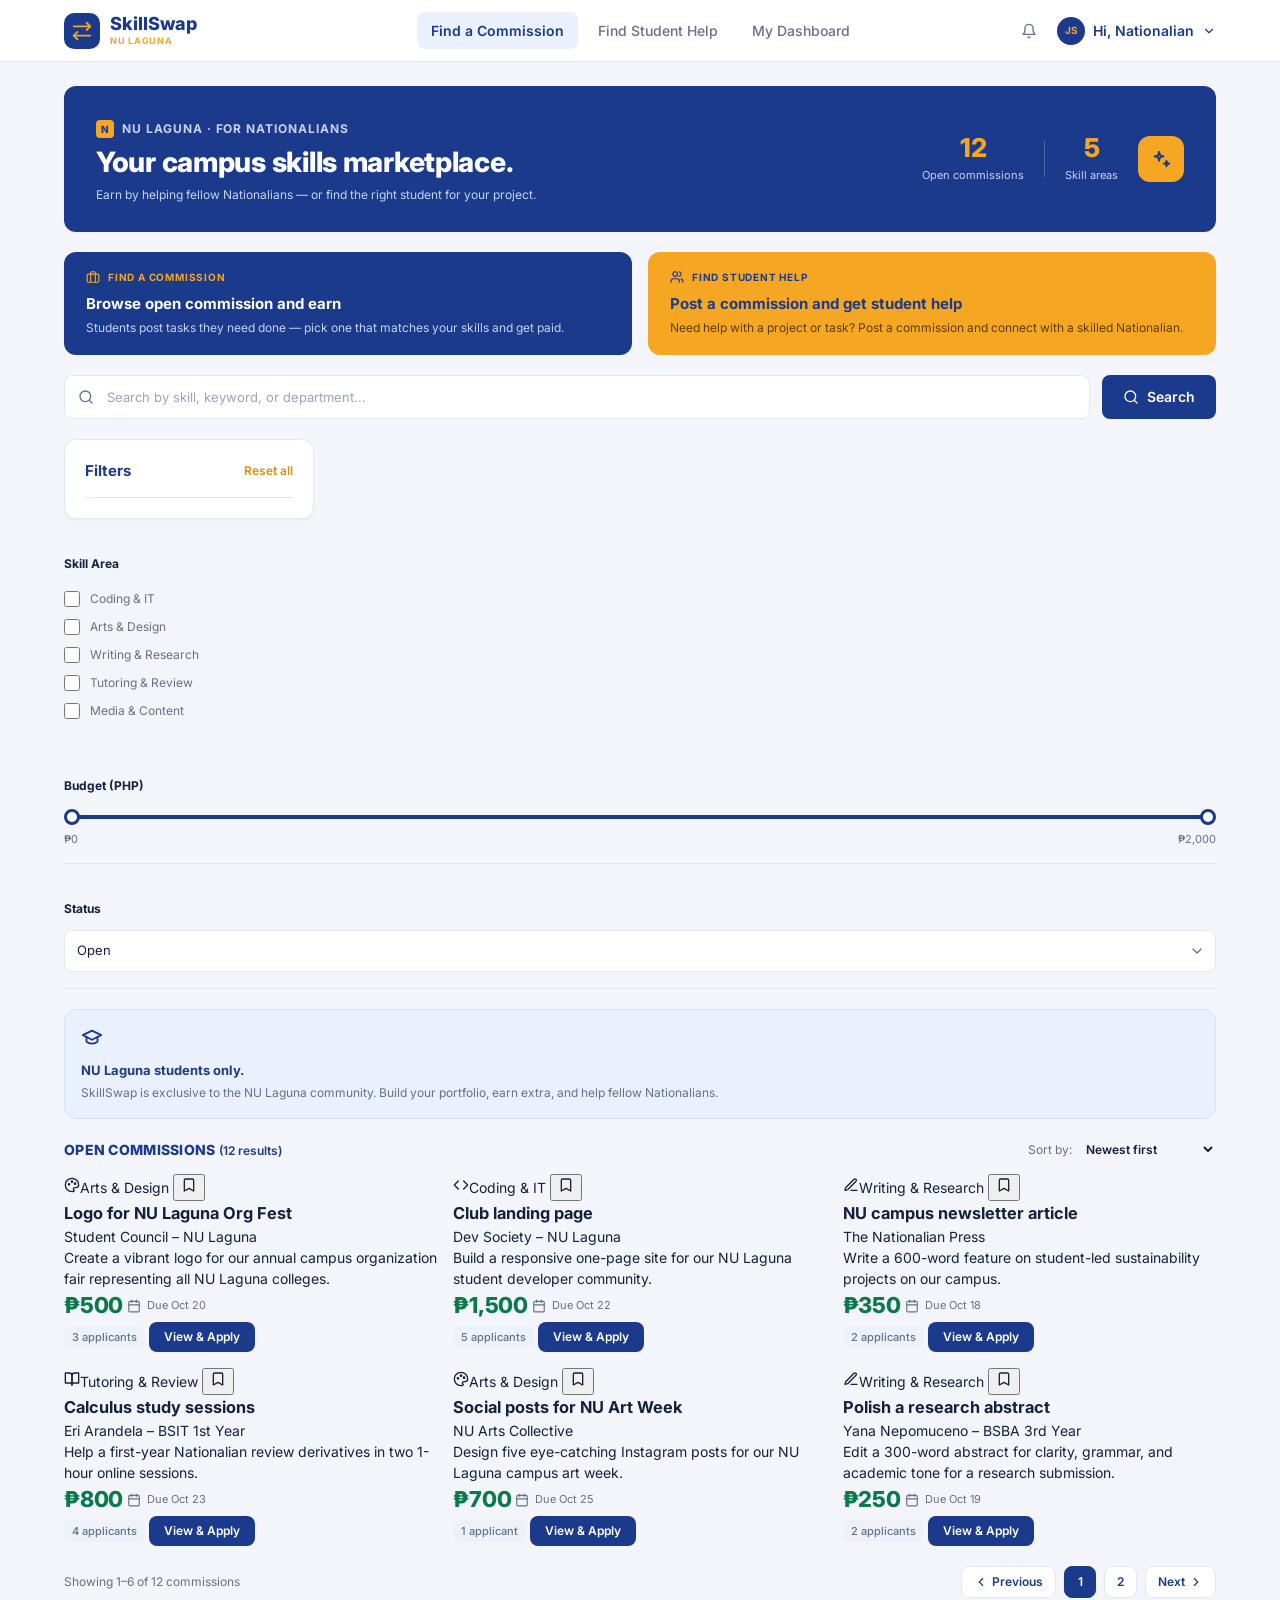
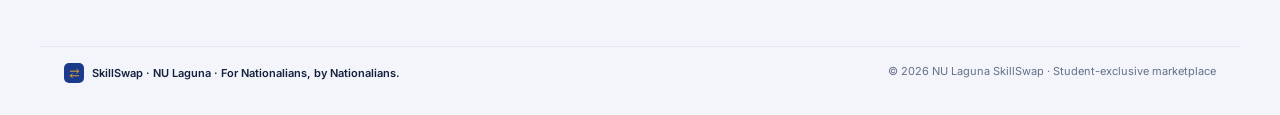
==== commit d86dc609: "Pages Update and Comments update" ====
--- a/index.html
+++ b/index.html
@@ -10,8 +10,8 @@
   <link rel="stylesheet" href="styles.css">
 </head>
 <body>
-
-  <svg xmlns="http://www.w3.org/2000/svg" style="display:none" aria-hidden="true">
+  <!-- SVG sprite sheet import -->
+  <svg class="sprite" xmlns="http://www.w3.org/2000/svg" aria-hidden="true">
     <symbol id="i-swap" viewBox="0 0 24 24"><path d="m17 3 4 4-4 4"/><path d="M3 7h18"/><path d="m7 21-4-4 4-4"/><path d="M21 17H3"/></symbol>
     <symbol id="i-search" viewBox="0 0 24 24"><circle cx="11" cy="11" r="8"/><path d="m21 21-4.3-4.3"/></symbol>
     <symbol id="i-bell" viewBox="0 0 24 24"><path d="M6 8a6 6 0 0 1 12 0c0 7 3 9 3 9H3s3-2 3-9"/><path d="M10.3 21a1.94 1.94 0 0 0 3.4 0"/></symbol>
@@ -41,9 +41,10 @@
     <symbol id="i-file" viewBox="0 0 24 24"><path d="M14 2H6a2 2 0 0 0-2 2v16a2 2 0 0 0 2 2h12a2 2 0 0 0 2-2V8z"/><path d="M14 2v6h6M9 13h6M9 17h6"/></symbol>
   </svg>
 
+<!-- HEADER -->
   <header class="site-header">
     <div class="site-header__inner">
-      <a class="brand" href="#browse" aria-label="SkillSwap NU Laguna home">
+      <a class="brand" href="index.html" aria-label="SkillSwap NU Laguna home">
         <span class="brand__mark">
           <svg class="ic ic-lg" aria-hidden="true"><use href="#i-swap"/></svg>
         </span>
@@ -52,18 +53,18 @@
           <span class="brand__school">NU LAGUNA</span>
         </span>
       </a>
-
+      <!-- NAV BAR CODE-->
       <nav class="main-nav" aria-label="Main">
-        <a href="#browse">Find a Commission</a>
-        <a href="#post">Find Student Help</a>
-        <a href="#dashboard">My Dashboard</a>
+        <a href="index.html" aria-current="page">Find a Commission</a>
+        <a href="commission.html">Find Student Help</a>
+        <a href="dashboard.html">My Dashboard</a>
       </nav>
-
+      <!-- USER BAR CODE -->
       <div class="user-bar">
         <button class="icon-btn" type="button" aria-label="Notifications">
           <svg class="ic" aria-hidden="true"><use href="#i-bell"/></svg>
         </button>
-        <a class="user-chip" href="#dashboard">
+        <a class="user-chip" href="dashboard.html">
           <span class="avatar">JS</span>
           <span class="user-chip__name">Hi, Nationalian</span>
           <svg class="ic ic-sm" aria-hidden="true"><use href="#i-chevron"/></svg>
@@ -73,7 +74,8 @@
   </header>
 
   <main>
-    <section class="page screen" id="browse">
+    <div class="page">
+      <!-- HERO SECTION -->
       <section class="hero" aria-labelledby="hero-title">
         <div>
           <p class="hero__tag"><span class="hero__tag-mark">N</span>NU Laguna · For Nationalians</p>
@@ -89,16 +91,15 @@
           </div>
         </div>
       </section>
-
       <section class="cta-row" aria-label="What would you like to do?">
-        <a class="cta cta--navy" href="#browse">
+        <a class="cta cta--navy" href="index.html">
           <span class="cta__label">
             <svg class="ic ic-sm" aria-hidden="true"><use href="#i-briefcase"/></svg> Find a commission
           </span>
           <h2>Browse open commission and earn</h2>
           <p>Students post tasks they need done — pick one that matches your skills and get paid.</p>
         </a>
-        <a class="cta cta--gold" href="#post">
+        <a class="cta cta--gold" href="post_commission.html">
           <span class="cta__label">
             <svg class="ic ic-sm" aria-hidden="true"><use href="#i-users"/></svg> Find student help
           </span>
@@ -118,14 +119,14 @@
         </button>
       </form>
 
-      <div class="browse">
+      <section class="browse" aria-label="Browse commissions">
         <aside class="sidebar" aria-label="Filters">
           <form class="card filters" id="filters">
             <div class="filters__head">
               <h2>Filters</h2>
               <button class="link-gold" type="reset">Reset all</button>
-            </div>
-            <fieldset class="filter-group" style="border:0;margin:0;padding-inline:0;min-width:0">
+            </section>
+            <fieldset class="filter-group filter-group--fieldset">
               <legend class="sr-only">Skill area</legend>
               <h3 aria-hidden="true">Skill Area</h3>
               <label class="check"><input type="checkbox" name="skill" value="Coding & IT"> Coding & IT</label>
@@ -138,8 +139,10 @@
               <h3>Budget (PHP)</h3>
               <div class="range">
                 <div class="range__track"></div>
-                <input type="range" min="0" max="2000" value="0" step="50" aria-label="Minimum budget">
-                <input type="range" min="0" max="2000" value="2000" step="50" aria-label="Maximum budget">
+                <label class="sr-only" for="budget-min">Minimum budget</label>
+                <input id="budget-min" type="range" min="0" max="2000" value="0" step="50">
+                <label class="sr-only" for="budget-max">Maximum budget</label>
+                <input id="budget-max" type="range" min="0" max="2000" value="2000" step="50">
               </div>
               <div class="range-labels">
                 <span>₱0</span>
@@ -165,8 +168,8 @@
         <section aria-labelledby="results-title">
           <div class="results-head">
             <h2 id="results-title">Open commissions <small>(12 results)</small></h2>
-            <label class="sort">Sort by:
-              <select aria-label="Sort commissions">
+            <label class="sort" for="sort">Sort by:
+              <select id="sort">
                 <option>Newest first</option>
                 <option>Budget: high to low</option>
                 <option>Budget: low to high</option>
@@ -175,136 +178,136 @@
             </label>
           </div>
 
-          <div class="card-grid card-grid--browse">
-            <article class="gig" data-category="Arts & Design">
-              <div class="gig__top">
-                <span class="gig__cat">
-                  <span class="gig__cat-ic"><svg class="ic" aria-hidden="true"><use href="#i-palette"/></svg></span>Arts & Design
-                </span>
-                <button class="gig__save" type="button" aria-label="Save commission">
+          <div class="card-grid">
+            <article class="commission" data-category="Arts & Design">
+              <div class="commission__top">
+                <span class="commission__cat">
+                  <span class="commission__cat-ic"><svg class="ic" aria-hidden="true"><use href="#i-palette"/></svg></span>Arts & Design
+                </span>
+                <button class="commission__save" type="button" aria-label="Save commission">
                   <svg class="ic" aria-hidden="true"><use href="#i-bookmark"/></svg>
                 </button>
               </div>
               <h3>Logo for NU Laguna Org Fest</h3>
-              <p class="gig__by">Student Council – NU Laguna</p>
-              <p class="gig__desc">Create a vibrant logo for our annual campus organization fair representing all NU Laguna colleges.</p>
-              <div class="gig__meta">
+              <p class="commission__by">Student Council – NU Laguna</p>
+              <p class="commission__desc">Create a vibrant logo for our annual campus organization fair representing all NU Laguna colleges.</p>
+              <div class="commission__meta">
                 <span class="price">₱500</span>
                 <span class="due"><svg class="ic ic-sm" aria-hidden="true"><use href="#i-calendar"/></svg> Due Oct 20</span>
               </div>
-              <div class="gig__foot">
+              <div class="commission__foot">
                 <span class="pill">3 applicants</span>
-                <a class="btn btn--primary btn--sm" href="#commission">View &amp; Apply</a>
-              </div>
-            </article>
-
-            <article class="gig" data-category="Coding & IT">
-              <div class="gig__top">
-                <span class="gig__cat">
-                  <span class="gig__cat-ic"><svg class="ic" aria-hidden="true"><use href="#i-code"/></svg></span>Coding & IT
-                </span>
-                <button class="gig__save" type="button" aria-label="Save commission">
+                <a class="btn btn--primary btn--sm" href="commission.html">View &amp; Apply</a>
+              </div>
+            </article>
+
+            <article class="commission" data-category="Coding & IT">
+              <div class="commission__top">
+                <span class="commission__cat">
+                  <span class="commission__cat-ic"><svg class="ic" aria-hidden="true"><use href="#i-code"/></svg></span>Coding & IT
+                </span>
+                <button class="commission__save" type="button" aria-label="Save commission">
                   <svg class="ic" aria-hidden="true"><use href="#i-bookmark"/></svg>
                 </button>
               </div>
               <h3>Club landing page</h3>
-              <p class="gig__by">Dev Society – NU Laguna</p>
-              <p class="gig__desc">Build a responsive one-page site for our NU Laguna student developer community.</p>
-              <div class="gig__meta">
+              <p class="commission__by">Dev Society – NU Laguna</p>
+              <p class="commission__desc">Build a responsive one-page site for our NU Laguna student developer community.</p>
+              <div class="commission__meta">
                 <span class="price">₱1,500</span>
                 <span class="due"><svg class="ic ic-sm" aria-hidden="true"><use href="#i-calendar"/></svg> Due Oct 22</span>
               </div>
-              <div class="gig__foot">
+              <div class="commission__foot">
                 <span class="pill">5 applicants</span>
-                <a class="btn btn--primary btn--sm" href="#commission">View &amp; Apply</a>
-              </div>
-            </article>
-
-            <article class="gig" data-category="Writing & Research">
-              <div class="gig__top">
-                <span class="gig__cat">
-                  <span class="gig__cat-ic"><svg class="ic" aria-hidden="true"><use href="#i-pen"/></svg></span>Writing & Research
-                </span>
-                <button class="gig__save" type="button" aria-label="Save commission">
+                <a class="btn btn--primary btn--sm" href="commission.html">View &amp; Apply</a>
+              </div>
+            </article>
+
+            <article class="commission" data-category="Writing & Research">
+              <div class="commission__top">
+                <span class="commission__cat">
+                  <span class="commission__cat-ic"><svg class="ic" aria-hidden="true"><use href="#i-pen"/></svg></span>Writing & Research
+                </span>
+                <button class="commission__save" type="button" aria-label="Save commission">
                   <svg class="ic" aria-hidden="true"><use href="#i-bookmark"/></svg>
                 </button>
               </div>
               <h3>NU campus newsletter article</h3>
-              <p class="gig__by">The Nationalian Press</p>
-              <p class="gig__desc">Write a 600-word feature on student-led sustainability projects on our campus.</p>
-              <div class="gig__meta">
+              <p class="commission__by">The Nationalian Press</p>
+              <p class="commission__desc">Write a 600-word feature on student-led sustainability projects on our campus.</p>
+              <div class="commission__meta">
                 <span class="price">₱350</span>
                 <span class="due"><svg class="ic ic-sm" aria-hidden="true"><use href="#i-calendar"/></svg> Due Oct 18</span>
               </div>
-              <div class="gig__foot">
+              <div class="commission__foot">
                 <span class="pill">2 applicants</span>
-                <a class="btn btn--primary btn--sm" href="#commission">View &amp; Apply</a>
-              </div>
-            </article>
-
-            <article class="gig" data-category="Tutoring & Review">
-              <div class="gig__top">
-                <span class="gig__cat">
-                  <span class="gig__cat-ic"><svg class="ic" aria-hidden="true"><use href="#i-book"/></svg></span>Tutoring & Review
-                </span>
-                <button class="gig__save" type="button" aria-label="Save commission">
+                <a class="btn btn--primary btn--sm" href="commission.html">View &amp; Apply</a>
+              </div>
+            </article>
+
+            <article class="commission" data-category="Tutoring & Review">
+              <div class="commission__top">
+                <span class="commission__cat">
+                  <span class="commission__cat-ic"><svg class="ic" aria-hidden="true"><use href="#i-book"/></svg></span>Tutoring & Review
+                </span>
+                <button class="commission__save" type="button" aria-label="Save commission">
                   <svg class="ic" aria-hidden="true"><use href="#i-bookmark"/></svg>
                 </button>
               </div>
               <h3>Calculus study sessions</h3>
-              <p class="gig__by">Eri Arandela – BSIT 1st Year</p>
-              <p class="gig__desc">Help a first-year Nationalian review derivatives in two 1-hour online sessions.</p>
-              <div class="gig__meta">
+              <p class="commission__by">Eri Arandela – BSIT 1st Year</p>
+              <p class="commission__desc">Help a first-year Nationalian review derivatives in two 1-hour online sessions.</p>
+              <div class="commission__meta">
                 <span class="price">₱800</span>
                 <span class="due"><svg class="ic ic-sm" aria-hidden="true"><use href="#i-calendar"/></svg> Due Oct 23</span>
               </div>
-              <div class="gig__foot">
+              <div class="commission__foot">
                 <span class="pill">4 applicants</span>
-                <a class="btn btn--primary btn--sm" href="#commission">View &amp; Apply</a>
-              </div>
-            </article>
-
-            <article class="gig" data-category="Arts & Design">
-              <div class="gig__top">
-                <span class="gig__cat">
-                  <span class="gig__cat-ic"><svg class="ic" aria-hidden="true"><use href="#i-palette"/></svg></span>Arts & Design
-                </span>
-                <button class="gig__save" type="button" aria-label="Save commission">
+                <a class="btn btn--primary btn--sm" href="commission.html">View &amp; Apply</a>
+              </div>
+            </article>
+
+            <article class="commission" data-category="Arts & Design">
+              <div class="commission__top">
+                <span class="commission__cat">
+                  <span class="commission__cat-ic"><svg class="ic" aria-hidden="true"><use href="#i-palette"/></svg></span>Arts & Design
+                </span>
+                <button class="commission__save" type="button" aria-label="Save commission">
                   <svg class="ic" aria-hidden="true"><use href="#i-bookmark"/></svg>
                 </button>
               </div>
               <h3>Social posts for NU Art Week</h3>
-              <p class="gig__by">NU Arts Collective</p>
-              <p class="gig__desc">Design five eye-catching Instagram posts for our NU Laguna campus art week.</p>
-              <div class="gig__meta">
+              <p class="commission__by">NU Arts Collective</p>
+              <p class="commission__desc">Design five eye-catching Instagram posts for our NU Laguna campus art week.</p>
+              <div class="commission__meta">
                 <span class="price">₱700</span>
                 <span class="due"><svg class="ic ic-sm" aria-hidden="true"><use href="#i-calendar"/></svg> Due Oct 25</span>
               </div>
-              <div class="gig__foot">
+              <div class="commission__foot">
                 <span class="pill">1 applicant</span>
-                <a class="btn btn--primary btn--sm" href="#commission">View &amp; Apply</a>
-              </div>
-            </article>
-
-            <article class="gig" data-category="Writing & Research">
-              <div class="gig__top">
-                <span class="gig__cat">
-                  <span class="gig__cat-ic"><svg class="ic" aria-hidden="true"><use href="#i-pen"/></svg></span>Writing & Research
-                </span>
-                <button class="gig__save" type="button" aria-label="Save commission">
+                <a class="btn btn--primary btn--sm" href="commission.html">View &amp; Apply</a>
+              </div>
+            </article>
+
+            <article class="commission" data-category="Writing & Research">
+              <div class="commission__top">
+                <span class="commission__cat">
+                  <span class="commission__cat-ic"><svg class="ic" aria-hidden="true"><use href="#i-pen"/></svg></span>Writing & Research
+                </span>
+                <button class="commission__save" type="button" aria-label="Save commission">
                   <svg class="ic" aria-hidden="true"><use href="#i-bookmark"/></svg>
                 </button>
               </div>
               <h3>Polish a research abstract</h3>
-              <p class="gig__by">Yana Nepomuceno – BSBA 3rd Year</p>
-              <p class="gig__desc">Edit a 300-word abstract for clarity, grammar, and academic tone for a research submission.</p>
-              <div class="gig__meta">
+              <p class="commission__by">Yana Nepomuceno – BSBA 3rd Year</p>
+              <p class="commission__desc">Edit a 300-word abstract for clarity, grammar, and academic tone for a research submission.</p>
+              <div class="commission__meta">
                 <span class="price">₱250</span>
                 <span class="due"><svg class="ic ic-sm" aria-hidden="true"><use href="#i-calendar"/></svg> Due Oct 19</span>
               </div>
-              <div class="gig__foot">
+              <div class="commission__foot">
                 <span class="pill">2 applicants</span>
-                <a class="btn btn--primary btn--sm" href="#commission">View &amp; Apply</a>
+                <a class="btn btn--primary btn--sm" href="commission.html">View &amp; Apply</a>
               </div>
             </article>
           </div>
@@ -320,597 +323,7 @@
           </nav>
         </section>
       </div>
-    </section>
-
-    <section class="page screen" id="commission">
-      <div class="back-row">
-        <a class="back-link" href="#browse"><svg class="ic ic-sm" aria-hidden="true"><use href="#i-left"/></svg> Back to Browse</a>
-        <span>Browse / Commission details</span>
-      </div>
-
-      <div class="detail">
-        <div class="detail__main">
-          <article class="card card--pad">
-            <div class="detail__head">
-              <span class="cat-tag">Arts &amp; Design</span>
-              <span class="badge badge--open">Open</span>
-            </div>
-            <h1>Logo for NU Laguna Org Fest</h1>
-            <p class="posted"><svg class="ic ic-sm" aria-hidden="true"><use href="#i-landmark"/></svg> Posted by Student Council · Oct 12, 2026</p>
-            <dl class="facts">
-              <div><dt>Project budget</dt><dd class="price">₱500</dd></div>
-              <div><dt>Deadline</dt><dd>Oct 20, 2026</dd></div>
-              <div><dt>Applications</dt><dd>3 applicants</dd></div>
-            </dl>
-            <div class="prose">
-              <h2>About this commission</h2>
-              <p>Our annual Org Fest brings NU Laguna student organizations together for a day of discovery. We’re looking for a student designer to create a playful, vibrant logo that celebrates connection, creativity, and student life.</p>
-              <p>The logo will be used on event posters, social media, and booth signage. Please keep it clear at small sizes and use the NU Laguna blue and gold palette.</p>
-              <h3>What you’ll deliver</h3>
-              <ul class="bullets">
-                <li>Two initial logo concepts and one round of revisions</li>
-                <li>Final logo in SVG, PNG, and an editable source file</li>
-                <li>A full-color version and a single-color version</li>
-              </ul>
-            </div>
-          </article>
-
-          <section class="card client-view" aria-labelledby="client-view-title">
-            <div class="client-view__head">
-              <div>
-                <h2 id="client-view-title">Client View</h2>
-                <p>Review applications for this commission as the poster.</p>
-              </div>
-              <span class="badge badge--muted">3 applicants</span>
-            </div>
-            <div class="table-wrap">
-              <table>
-                <thead>
-                  <tr>
-                    <th scope="col">Nationalian applicant</th>
-                    <th scope="col">Portfolio link</th>
-                    <th scope="col">Proposed rate (PHP)</th>
-                    <th scope="col">Actions</th>
-                  </tr>
-                </thead>
-                <tbody>
-                  <tr>
-                    <td>
-                      <div class="who">
-                        <span class="avatar">AR</span>
-                        <div><strong>Alex Rivera</strong><span>Arts & Design · NU Laguna student</span></div>
-                      </div>
-                    </td>
-                    <td><a class="table-link" href="https://behance.net/alex">behance.net/alex</a></td>
-                    <td class="rate">₱500</td>
-                    <td>
-                      <div class="actions">
-                        <button class="btn btn--green" type="button">Accept</button>
-                        <button class="btn btn--red-soft" type="button">Reject</button>
-                      </div>
-                    </td>
-                  </tr>
-                  <tr>
-                    <td>
-                      <div class="who">
-                        <span class="avatar">BC</span>
-                        <div><strong>Bea Cruz</strong><span>Illustration · NU Laguna student</span></div>
-                      </div>
-                    </td>
-                    <td><a class="table-link" href="https://beacruz.design">beacruz.design</a></td>
-                    <td class="rate">₱450</td>
-                    <td>
-                      <div class="actions">
-                        <button class="btn btn--green" type="button">Accept</button>
-                        <button class="btn btn--red-soft" type="button">Reject</button>
-                      </div>
-                    </td>
-                  </tr>
-                  <tr>
-                    <td>
-                      <div class="who">
-                        <span class="avatar">NG</span>
-                        <div><strong>Nico Garcia</strong><span>Graphic Design · NU Laguna student</span></div>
-                      </div>
-                    </td>
-                    <td><a class="table-link" href="https://behance.net/nico">behance.net/nico</a></td>
-                    <td class="rate">₱500</td>
-                    <td>
-                      <div class="actions">
-                        <button class="btn btn--green" type="button">Accept</button>
-                        <button class="btn btn--red-soft" type="button">Reject</button>
-                      </div>
-                    </td>
-                  </tr>
-                </tbody>
-              </table>
-            </div>
-          </section>
-        </div>
-
-        <aside class="detail__side">
-          <section class="card apply" aria-labelledby="apply-title">
-            <h2 id="apply-title">Apply to this Commission</h2>
-            <p class="apply__intro">Introduce yourself and show why you’re a great fit for this project.</p>
-            <form action="apply.php" method="post" id="apply-form">
-              <div class="field">
-                <label for="full-name">Full Name</label>
-                <input class="input" id="full-name" name="full_name" type="text" value="Jamie Santos" required>
-              </div>
-              <div class="field">
-                <label for="proposal">Proposal</label>
-                <textarea class="textarea" id="proposal" name="proposal" rows="6" required>Hi Student Council! I’m a second-year design student. I’d love to create a bold, welcoming identity for Org Fest. I can share two concepts by Oct 16 and deliver the final files before Oct 20.</textarea>
-              </div>
-              <div class="field">
-                <label for="rate">Proposed Rate (PHP)</label>
-                <input class="input" id="rate" name="rate" type="text" inputmode="numeric" value="₱500" required>
-                <span class="field__hint">Stay within the ₱500 project budget.</span>
-              </div>
-              <button class="btn btn--primary btn--lg btn--block" type="submit">
-                <svg class="ic" aria-hidden="true"><use href="#i-send"/></svg> Submit Application
-              </button>
-              <p class="apply__fine">Your profile and portfolio will be shared with the client.</p>
-            </form>
-          </section>
-          <aside class="tip">
-            <strong><svg class="ic ic-sm" aria-hidden="true"><use href="#i-bulb"/></svg> Make your proposal count</strong>
-            Mention a relevant project, share your approach, and be realistic about your timeline. A little personality goes a long way.
-          </aside>
-        </aside>
-      </div>
-    </section>
-
-    <section class="page screen" id="post">
-      <a class="back-link" href="#browse"><svg class="ic ic-sm" aria-hidden="true"><use href="#i-left"/></svg> Back to Find a Commission</a>
-
-      <section class="hero hero--compact" aria-labelledby="post-hero">
-        <div>
-          <p class="hero__tag"><span class="hero__tag-mark">N</span>NU Laguna · By Nationalians, for Nationalians</p>
-          <h1 id="post-hero">Find Student Help — Post a Commission</h1>
-          <p>Need help with a project or task? Post your commission and connect with a skilled Nationalian. Student-friendly budgets in ₱ PHP.</p>
-        </div>
-        <div class="hero__stats">
-          <div class="stat"><strong>12</strong><span>Open commissions</span></div>
-          <div class="hero__divider"></div>
-          <div class="stat"><strong>5</strong><span>Skill areas</span></div>
-          <div class="hero__badge">
-            <svg class="ic ic-lg" aria-hidden="true"><use href="#i-sparkles"/></svg>
-          </div>
-        </div>
-      </section>
-
-      <section class="cta-row" aria-label="Posting options">
-        <a class="cta cta--soft" href="#browse">
-          <span class="cta__label">
-            <svg class="ic ic-sm" aria-hidden="true"><use href="#i-briefcase"/></svg> Find a commission instead?
-          </span>
-          <p>Browse open commissions posted by fellow Nationalians and earn by using your skills.</p>
-        </a>
-        <div class="cta cta--soft-gold">
-          <span class="cta__label">
-            <svg class="ic ic-sm" aria-hidden="true"><use href="#i-users"/></svg> You’re posting a commission
-          </span>
-          <p>Describe your task, set a student-friendly ₱ budget, and let skilled Nationalians apply.</p>
-        </div>
-      </section>
-
-      <div class="post-title">
-        <h2>Post a Commission</h2>
-        <p>Share what you need help with and a fair student budget in ₱ (Philippine Pesos). Only NU Laguna Nationalians can apply.</p>
-      </div>
-
-      <div class="post-grid">
-        <form class="card form-card" id="post-form" action="post_commission.php" method="post" novalidate>
-          <div class="form-card__head">
-            <h3><svg class="ic" aria-hidden="true"><use href="#i-briefcase"/></svg> Commission details</h3>
-            <span>All fields are required</span>
-          </div>
-          <div class="form-grid">
-            <div class="field">
-              <label for="title">Commission Title</label>
-              <input class="input" id="title" name="title" type="text" value="Logo for NU Laguna Org Fest" required>
-              <span class="field__hint">e.g. “Make a poster for our org event”, “Help me review Calculus”</span>
-            </div>
-            <div class="field">
-              <label for="category">Skill Area / Category</label>
-              <select class="select" id="category" name="category">
-                <option>Coding & IT</option>
-                <option selected>Arts & Design</option>
-                <option>Writing & Research</option>
-                <option>Tutoring & Review</option>
-                <option>Media & Content</option>
-              </select>
-              <div class="chips" role="group" aria-label="Quick pick skill area">
-                <button type="button" class="chip" aria-pressed="false">Coding & IT</button>
-                <button type="button" class="chip" aria-pressed="true">Arts & Design</button>
-                <button type="button" class="chip" aria-pressed="false">Writing & Research</button>
-                <button type="button" class="chip" aria-pressed="false">Tutoring & Review</button>
-                <button type="button" class="chip" aria-pressed="false">Media & Content</button>
-              </div>
-            </div>
-            <div class="form-split">
-              <div class="field field--error">
-                <span class="label-row">
-                  <label for="budget">Budget (Philippine Pesos)</label>
-                  <span class="tag-php">PHP</span>
-                </span>
-                <div class="field-wrap">
-                  <input class="input" id="budget" name="budget" type="text" inputmode="numeric" value="five hundred" aria-invalid="true" aria-describedby="budget-error budget-tip" required>
-                  <svg class="ic" aria-hidden="true"><use href="#i-alert"/></svg>
-                </div>
-                <span class="field__hint field__hint--error" id="budget-error" role="alert">! Budget must be a number &gt; 0</span>
-                <span class="field__hint" id="budget-tip">Tip: Student-friendly budgets range from ₱100 – ₱2,000.</span>
-              </div>
-              <div class="field">
-                <span class="label-row"><label for="deadline">Deadline</label></span>
-                <div class="field-wrap field-wrap--date">
-                  <input class="input" id="deadline" name="deadline" type="date" value="2026-10-20" required>
-                </div>
-              </div>
-            </div>
-            <div class="field">
-              <label for="details">Details / Description</label>
-              <textarea class="textarea" id="details" name="details" rows="5" required>Create a fresh, vibrant logo for our annual campus organization fair. We need two initial concepts, one revision, and final SVG and PNG files. Use an NU blue and gold palette and deliver by Oct 20.</textarea>
-              <span class="field__hint">Include deliverables, requirements, and a realistic timeline. The more specific you are, the better the applicants.</span>
-            </div>
-            <div class="form-banner">
-              <svg class="ic" aria-hidden="true"><use href="#i-users"/></svg>
-              Only NU Laguna Nationalians can view and apply to your commission. Keep budgets fair and campus-friendly.
-            </div>
-            <div class="form-foot">
-              <span class="form-foot__msg">Correct the budget to publish your commission.</span>
-              <button class="btn btn--ghost" type="reset">Cancel</button>
-              <button class="btn btn--primary" type="submit" disabled>
-                <svg class="ic" aria-hidden="true"><use href="#i-plus"/></svg> Post Commission
-              </button>
-            </div>
-          </div>
-        </form>
-
-        <aside class="detail__side" aria-label="Preview and checklist">
-          <section class="preview" aria-labelledby="preview-title">
-            <div class="preview__head">
-              <h3 id="preview-title"><svg class="ic" aria-hidden="true"><use href="#i-search"/></svg> Live Preview</h3>
-              <span class="badge">Not published</span>
-            </div>
-            <p>Here’s how your commission will appear in the NU Laguna SkillSwap marketplace once published.</p>
-            <article class="gig">
-              <div class="gig__top">
-                <span class="gig__cat">
-                  <span class="gig__cat-ic"><svg class="ic" aria-hidden="true"><use href="#i-palette"/></svg></span>Arts &amp; Design
-                </span>
-                <span class="badge badge--draft">Draft</span>
-              </div>
-              <h3>Logo for NU Laguna Org Fest</h3>
-              <p class="gig__by">Jamie Santos – NU Laguna</p>
-              <p class="gig__desc">Create a fresh, vibrant logo for our annual campus organization fair. We need two initial concepts, one revision, and final SVG…</p>
-              <div class="gig__meta">
-                <span class="due" style="font-weight:600;color:var(--ink)">Budget pending</span>
-                <span class="due"><svg class="ic ic-sm" aria-hidden="true"><use href="#i-calendar"/></svg> Due Oct 20</span>
-              </div>
-              <div class="gig__foot">
-                <span class="pill">0 applicants</span>
-                <span class="btn btn--ghost btn--sm" aria-disabled="true">View &amp; Apply</span>
-              </div>
-            </article>
-            <div class="preview__note">
-              <svg class="ic ic-sm" aria-hidden="true"><use href="#i-alert"/></svg> Your ₱ budget will appear here after you enter a valid number above.
-            </div>
-          </section>
-
-          <section class="card card--pad" aria-labelledby="checklist-title">
-            <h3 class="card__title" id="checklist-title" style="font-size:13px">Before you post</h3>
-            <ul class="checklist">
-              <li class="done"><svg class="ic ic-sm" aria-hidden="true"><use href="#i-check"/></svg> Clear title and skill area category</li>
-              <li class="done"><svg class="ic ic-sm" aria-hidden="true"><use href="#i-check"/></svg> Deadline and deliverables added</li>
-              <li class="todo"><svg class="ic ic-sm" aria-hidden="true"><use href="#i-clock"/></svg> Valid ₱ budget still needed</li>
-            </ul>
-            <div class="fair-note">
-              <svg class="ic ic-sm" aria-hidden="true"><use href="#i-bulb"/></svg>
-              <span>SkillSwap is for NU Laguna Nationalians only. Set a fair ₱ budget — good briefs attract the right student faster.</span>
-            </div>
-          </section>
-
-          <div class="note-card">
-            <svg class="ic ic-lg" aria-hidden="true"><use href="#i-cap"/></svg>
-            <h3>NU Laguna students only.</h3>
-            <p>SkillSwap is exclusive to the NU Laguna community. Build your portfolio, earn extra, and help fellow Nationalians — all within your campus.</p>
-          </div>
-        </aside>
-      </div>
-    </section>
-
-    <section class="page screen" id="dashboard">
-      <section class="hero" aria-labelledby="welcome">
-        <div>
-          <p class="hero__tag"><span class="hero__tag-mark">N</span>NU Laguna · For Nationalians</p>
-          <h1 id="welcome">Welcome back, Lyn! 👋</h1>
-          <p>Ready to earn or get help from a fellow Nationalian? Your campus marketplace is active.</p>
-        </div>
-        <div class="hero__stats">
-          <div class="stat"><strong>8</strong><span>Commissions posted</span></div>
-          <div class="hero__divider"></div>
-          <div class="stat"><strong>21</strong><span>Applications</span></div>
-          <div class="hero__badge"><svg class="ic ic-lg" aria-hidden="true"><use href="#i-sparkles"/></svg></div>
-        </div>
-      </section>
-
-      <section class="cta-row" aria-label="Quick actions">
-        <div class="cta cta--navy">
-          <span class="cta__label">
-            <svg class="ic ic-sm" aria-hidden="true"><use href="#i-briefcase"/></svg> Find a commission
-          </span>
-          <h2>Browse commissions and earn ₱</h2>
-          <p>Coding, design, writing, tutoring and more — pick a commission that matches your skills and get paid in PHP.</p>
-          <a class="btn btn--gold btn--sm" href="#browse">
-            Browse Open Commissions <svg class="ic ic-sm" aria-hidden="true"><use href="#i-arrow-right"/></svg>
-          </a>
-        </div>
-        <div class="cta cta--gold">
-          <span class="cta__label">
-            <svg class="ic ic-sm" aria-hidden="true"><use href="#i-users"/></svg> Find student help
-          </span>
-          <h2>Post a commission and get student help</h2>
-          <p>Need help with a project? Post a commission with a student-friendly ₱ budget and connect with a skilled Nationalian.</p>
-          <a class="btn btn--primary btn--sm" href="#post">
-            Post a Commission <svg class="ic ic-sm" aria-hidden="true"><use href="#i-arrow-right"/></svg>
-          </a>
-        </div>
-      </section>
-
-      <section class="stat-cards" aria-label="Summary">
-        <div class="card stat-card">
-          <div class="stat-card__label">Posted</div>
-          <div class="stat-card__num">8</div>
-          <div class="stat-card__sub">Commissions shared with campus</div>
-          <span class="stat-card__ic"><svg class="ic ic-sm" aria-hidden="true"><use href="#i-briefcase"/></svg></span>
-        </div>
-        <div class="card stat-card">
-          <div class="stat-card__label">In Progress</div>
-          <div class="stat-card__num">3</div>
-          <div class="stat-card__sub">Active collaborations</div>
-          <span class="stat-card__ic"><svg class="ic ic-sm" aria-hidden="true"><use href="#i-clock"/></svg></span>
-        </div>
-        <div class="card stat-card">
-          <div class="stat-card__label">Completed</div>
-          <div class="stat-card__num stat-card__num--green">5</div>
-          <div class="stat-card__sub">Projects delivered</div>
-          <span class="stat-card__ic stat-card__ic--green"><svg class="ic ic-sm" aria-hidden="true"><use href="#i-check"/></svg></span>
-        </div>
-        <div class="card stat-card">
-          <div class="stat-card__label">Applications</div>
-          <div class="stat-card__num">21</div>
-          <div class="stat-card__sub">Received this week</div>
-          <span class="stat-card__ic"><svg class="ic ic-sm" aria-hidden="true"><use href="#i-send"/></svg></span>
-        </div>
-      </section>
-
-      <div class="dash-grid">
-        <div class="dash-side">
-          <section class="card chart-card" aria-labelledby="chart-title">
-            <div class="card__head" style="margin-bottom:0">
-              <div><h2 id="chart-title">Applications / Week</h2></div>
-              <span class="chart-card__range">Oct 12–18, 2026</span>
-            </div>
-            <div class="chart-total"><strong>21</strong><span>↑ 5 more than last week</span></div>
-            <div class="bars" role="img" aria-label="Applications per day: Mon 2, Tue 3, Wed 4, Thu 6, Fri 2, Sat 3, Sun 1">
-              <div class="bars__col">2<div class="bars__bar" style="height:26%"></div></div>
-              <div class="bars__col">3<div class="bars__bar" style="height:39%"></div></div>
-              <div class="bars__col">4<div class="bars__bar" style="height:52%"></div></div>
-              <div class="bars__col bars__col--peak">6<div class="bars__bar" style="height:78%"></div></div>
-              <div class="bars__col">2<div class="bars__bar" style="height:26%"></div></div>
-              <div class="bars__col">3<div class="bars__bar" style="height:39%"></div></div>
-              <div class="bars__col">1<div class="bars__bar" style="height:13%"></div></div>
-            </div>
-            <div class="bars-days" aria-hidden="true">
-              <span>Mon</span><span>Tue</span><span>Wed</span><span>Thu</span><span>Fri</span><span>Sat</span><span>Sun</span>
-            </div>
-            <p class="chart-foot">Thursday was your busiest day with 6 applications. Keep the momentum going!</p>
-          </section>
-
-          <section class="upnext" aria-labelledby="upnext-title">
-            <p class="upnext__label" id="upnext-title">
-              <svg class="ic ic-sm" aria-hidden="true"><use href="#i-clock"/></svg> Up next
-            </p>
-            <h3>Logo for Org Fest</h3>
-            <p>Due Oct 20 · 3 students are waiting to hear from you.</p>
-            <a href="#commission"><svg class="ic ic-sm" aria-hidden="true"><use href="#i-arrow-right"/></svg> Review applicants</a>
-          </section>
-
-          <div class="note-card">
-            <svg class="ic ic-lg" aria-hidden="true"><use href="#i-cap"/></svg>
-            <h3>NU Laguna students only.</h3>
-            <p>SkillSwap is exclusive to NU Laguna students. Skill areas include Coding &amp; IT, Arts &amp; Design, Writing &amp; Research, Tutoring, and Media &amp; Content.</p>
-          </div>
-        </div>
-
-        <section class="card" aria-labelledby="mine-title">
-          <div class="mine__head">
-            <div>
-              <h2 id="mine-title">My Commissions</h2>
-              <p>Manage your listings, applicants, and active projects.</p>
-            </div>
-            <div class="mine__tools">
-              <select class="select" aria-label="Filter by status">
-                <option>All statuses</option>
-                <option>Open</option>
-                <option>In Progress</option>
-                <option>Completed</option>
-              </select>
-              <a class="btn btn--primary btn--sm" href="#post">
-                <svg class="ic ic-sm" aria-hidden="true"><use href="#i-plus"/></svg> Post a Commission
-              </a>
-            </div>
-          </div>
-          <div class="table-wrap">
-            <table>
-              <thead>
-                <tr>
-                  <th scope="col">Commission name</th>
-                  <th scope="col">Status</th>
-                  <th scope="col">Budget</th>
-                  <th scope="col">Deadline</th>
-                  <th scope="col">Action</th>
-                </tr>
-              </thead>
-              <tbody>
-                <tr>
-                  <td>
-                    <div class="title-cell">
-                      <svg class="ic ic-sm" aria-hidden="true"><use href="#i-palette"/></svg>
-                      <div><strong>Logo for Org Fest</strong><span>Arts & Design · 3 applicants</span></div>
-                    </div>
-                  </td>
-                  <td><span class="badge badge--open">Open</span></td>
-                  <td class="rate">₱500</td>
-                  <td>Oct 20</td>
-                  <td><a class="btn btn--outline" href="#commission">View applicants</a></td>
-                </tr>
-                <tr>
-                  <td>
-                    <div class="title-cell">
-                      <svg class="ic ic-sm" aria-hidden="true"><use href="#i-code"/></svg>
-                      <div><strong>Club landing page</strong><span>Coding & IT · Ana Reyes</span></div>
-                    </div>
-                  </td>
-                  <td><span class="badge badge--progress">In Progress</span></td>
-                  <td class="rate">₱1,500</td>
-                  <td>Oct 22</td>
-                  <td><a class="btn btn--outline" href="#commission">Mark Completed</a></td>
-                </tr>
-                <tr>
-                  <td>
-                    <div class="title-cell">
-                      <svg class="ic ic-sm" aria-hidden="true"><use href="#i-palette"/></svg>
-                      <div><strong>Social posts for Art Week</strong><span>Arts & Design · 1 applicant</span></div>
-                    </div>
-                  </td>
-                  <td><span class="badge badge--open">Open</span></td>
-                  <td class="rate">₱700</td>
-                  <td>Oct 25</td>
-                  <td><a class="btn btn--outline" href="#commission">View applicants</a></td>
-                </tr>
-                <tr>
-                  <td>
-                    <div class="title-cell">
-                      <svg class="ic ic-sm" aria-hidden="true"><use href="#i-camera"/></svg>
-                      <div><strong>Event photo edits</strong><span>Media & Content · Sia Cruz</span></div>
-                    </div>
-                  </td>
-                  <td><span class="badge badge--done">Completed</span></td>
-                  <td class="rate">₱400</td>
-                  <td>Oct 10</td>
-                  <td><a class="btn btn--outline" href="#commission">View details</a></td>
-                </tr>
-                <tr>
-                  <td>
-                    <div class="title-cell">
-                      <svg class="ic ic-sm" aria-hidden="true"><use href="#i-pen"/></svg>
-                      <div><strong>Polish a research abstract</strong><span>Writing & Research · Marc Santos</span></div>
-                    </div>
-                  </td>
-                  <td><span class="badge badge--done">Completed</span></td>
-                  <td class="rate">₱250</td>
-                  <td>Oct 19</td>
-                  <td><a class="btn btn--outline" href="#commission">View details</a></td>
-                </tr>
-                <tr>
-                  <td>
-                    <div class="title-cell">
-                      <svg class="ic ic-sm" aria-hidden="true"><use href="#i-code"/></svg>
-                      <div><strong>Society website refresh</strong><span>Coding & IT · Dan Lim</span></div>
-                    </div>
-                  </td>
-                  <td><span class="badge badge--progress">In Progress</span></td>
-                  <td class="rate">₱1,200</td>
-                  <td>Oct 24</td>
-                  <td><a class="btn btn--outline" href="#commission">Mark Completed</a></td>
-                </tr>
-              </tbody>
-            </table>
-          </div>
-          <div class="mine__foot">
-            <span>Showing 6 of 8 posted commissions</span>
-            <a href="#">View all commissions <svg class="ic ic-sm" aria-hidden="true"><use href="#i-arrow-right"/></svg></a>
-          </div>
-        </section>
-      </div>
-
-      <section aria-labelledby="open-title">
-        <div class="section-head" style="margin-bottom:14px">
-          <div>
-            <h2 id="open-title">Open commissions to apply <small>(Find work &amp; earn ₱)</small></h2>
-            <p>Pick a commission that matches your skills and get paid by a fellow Nationalian.</p>
-          </div>
-          <a class="btn btn--ghost btn--sm" href="#browse">Browse all commissions</a>
-        </div>
-        <div class="card-grid">
-          <article class="gig" data-category="Tutoring & Review">
-            <div class="gig__top">
-              <span class="gig__cat">
-                <span class="gig__cat-ic"><svg class="ic" aria-hidden="true"><use href="#i-book"/></svg></span>Tutoring & Review
-              </span>
-              <span class="gig__badge-new">NEW</span>
-            </div>
-            <h3>Calculus study sessions</h3>
-            <p class="gig__by">Mia Santos – 1st Year</p>
-            <p class="gig__desc">Help a first-year Nationalian review derivatives in two 1-hour online sessions.</p>
-            <div class="gig__meta">
-              <span class="price">₱800</span>
-              <span class="due"><svg class="ic ic-sm" aria-hidden="true"><use href="#i-calendar"/></svg> Due Oct 23</span>
-            </div>
-            <div class="gig__foot">
-              <span class="pill">4 applicants</span>
-              <a class="btn btn--primary btn--sm" href="#commission">View &amp; Apply</a>
-            </div>
-          </article>
-
-          <article class="gig" data-category="Writing & Research">
-            <div class="gig__top">
-              <span class="gig__cat">
-                <span class="gig__cat-ic"><svg class="ic" aria-hidden="true"><use href="#i-pen"/></svg></span>Writing & Research
-              </span>
-              <button class="gig__save" type="button" aria-label="Save commission">
-                <svg class="ic" aria-hidden="true"><use href="#i-bookmark"/></svg>
-              </button>
-            </div>
-            <h3>NU campus newsletter article</h3>
-            <p class="gig__by">The Nationalian Press</p>
-            <p class="gig__desc">Write a 600-word feature on student-led sustainability projects on our campus.</p>
-            <div class="gig__meta">
-              <span class="price">₱350</span>
-              <span class="due"><svg class="ic ic-sm" aria-hidden="true"><use href="#i-calendar"/></svg> Due Oct 18</span>
-            </div>
-            <div class="gig__foot">
-              <span class="pill">3 applicants</span>
-              <a class="btn btn--primary btn--sm" href="#commission">View &amp; Apply</a>
-            </div>
-          </article>
-
-          <article class="gig" data-category="Coding & IT">
-            <div class="gig__top">
-              <span class="gig__cat">
-                <span class="gig__cat-ic"><svg class="ic" aria-hidden="true"><use href="#i-code"/></svg></span>Coding & IT
-              </span>
-              <button class="gig__save" type="button" aria-label="Save commission">
-                <svg class="ic" aria-hidden="true"><use href="#i-bookmark"/></svg>
-              </button>
-            </div>
-            <h3>Club landing page</h3>
-            <p class="gig__by">Dev Society – NU Laguna</p>
-            <p class="gig__desc">Build a responsive one-page site for our NU Laguna student developer community.</p>
-            <div class="gig__meta">
-              <span class="price">₱1,500</span>
-              <span class="due"><svg class="ic ic-sm" aria-hidden="true"><use href="#i-calendar"/></svg> Due Oct 22</span>
-            </div>
-            <div class="gig__foot">
-              <span class="pill">5 applicants</span>
-              <a class="btn btn--primary btn--sm" href="#commission">View &amp; Apply</a>
-            </div>
-          </article>
-        </div>
-      </section>
-    </section>
+    </div>
   </main>
 
   <footer class="site-footer">
--- a/styles.css
+++ b/styles.css
@@ -16,6 +16,21 @@
   --radius: 12px;
   --radius-sm: 8px;
   --shadow: 0 1px 2px rgba(20, 33, 61, .05);
+  --surface-alt: #f3f5fb;
+  --neutral-tint: #eef1f8;
+  --tint-border: #d5e0f7;
+  --tint-hover: #dbe6fb;
+  --placeholder: #9aa3b8;
+  --on-navy: #dbe4fb;
+  --on-navy-muted: #c7d3f2;
+  --gold-ink: #5c3d00;
+  --info: #2749b0;
+  --info-tint: #e4ecff;
+  --warn: #a86a00;
+  --warn-tint: #fff1d6;
+  --disabled-bg: #dfe4f1;
+  --disabled-ink: #98a1b8;
+  --chart-bar: #c9d6f4;
   --font: "Inter", system-ui, -apple-system, "Segoe UI", Roboto, Arial, sans-serif;
 }
 
@@ -33,6 +48,7 @@
 ul { padding: 0; list-style: none; }
 a { color: inherit; text-decoration: none; }
 button, input, select, textarea { font: inherit; color: inherit; }
+button, input, select, textarea { min-width: 0; }
 button { cursor: pointer; }
 :focus-visible { outline: 2px solid var(--gold); outline-offset: 2px; }
 
@@ -43,6 +59,7 @@
 }
 .ic-sm { width: 14px; height: 14px; }
 .ic-lg { width: 22px; height: 22px; }
+.sprite { display: none; }
 .sr-only {
   position: absolute; width: 1px; height: 1px; overflow: hidden;
   clip: rect(0 0 0 0); white-space: nowrap;
@@ -110,11 +127,11 @@
 }
 .hero h1 { font-size: 28px; line-height: 1.2; font-weight: 800; letter-spacing: -.01em; }
 .hero--compact h1 { font-size: 20px; }
-.hero p { margin-top: 6px; font-size: 12px; color: #c7d3f2; }
+.hero p { margin-top: 6px; font-size: 12px; color: var(--on-navy-muted); }
 .hero__stats { display: flex; align-items: center; gap: 20px; }
 .stat { text-align: center; }
 .stat strong { display: block; font-size: 26px; line-height: 1.1; font-weight: 800; color: var(--gold); }
-.stat span { font-size: 11px; color: #c7d3f2; }
+.stat span { font-size: 11px; color: var(--on-navy-muted); }
 .hero--compact .stat strong { font-size: 22px; }
 .hero__divider { width: 1px; height: 36px; background: rgba(255,255,255,.22); }
 .hero__badge {
@@ -135,39 +152,43 @@
 .cta p { font-size: 12px; line-height: 1.5; }
 .cta--navy { background: var(--navy); color: #fff; }
 .cta--navy .cta__label { color: var(--gold); }
-.cta--navy p { color: #c7d3f2; }
+.cta--navy p { color: var(--on-navy-muted); }
 .cta--gold { background: var(--gold); color: var(--navy); }
-.cta--gold p { color: #5c3d00; }
-.cta--soft { background: var(--tint); color: var(--navy); border: 1px solid #d5e0f7; padding: 14px 18px; }
-.cta--soft .cta__label { margin-bottom: 0; text-transform: none; letter-spacing: 0; font-size: 12px; font-weight: 600; }
-.cta--soft p { color: var(--muted); margin-top: 2px; }
-.cta--soft-gold { background: var(--navy); color: #fff; border: 0; padding: 14px 18px; }
-.cta--soft-gold .cta__label { color: var(--gold); margin-bottom: 0; text-transform: none; letter-spacing: 0; font-size: 12px; font-weight: 600; }
-.cta--soft-gold p { color: #c7d3f2; margin-top: 2px; }
+.cta--gold p { color: var(--gold-ink); }
+.cta--soft, .cta--navy-compact { padding: 14px 18px; }
+.cta--soft .cta__label, .cta--navy-compact .cta__label { margin-bottom: 0; text-transform: none; letter-spacing: 0; font-size: 12px; font-weight: 600; }
+.cta--soft p, .cta--navy-compact p { margin-top: 2px; }
+.cta--soft { background: var(--tint); color: var(--navy); border: 1px solid var(--tint-border); }
+.cta--soft p { color: var(--muted); }
+.cta--navy-compact { background: var(--navy); color: #fff; }
+.cta--navy-compact .cta__label { color: var(--gold); }
+.cta--navy-compact p { color: var(--on-navy-muted); }
 .cta .btn { margin-top: 12px; }
 
 .btn {
   display: inline-flex; align-items: center; justify-content: center; gap: 8px;
   padding: 9px 16px; border-radius: var(--radius-sm); border: 1px solid transparent;
   font-weight: 600; font-size: 13px; line-height: 1.2; white-space: nowrap;
-  transition: background-color .15s, border-color .15s;
-}
+  transition: background-color .15s, border-color .15s, color .15s, transform .15s;
+}
+.btn:active { transform: translateY(1px); }
 .btn--primary { background: var(--navy); color: #fff; }
 .btn--primary:hover { background: var(--navy-dark); }
 .btn--gold { background: var(--gold); color: var(--navy); }
 .btn--gold:hover { background: var(--gold-dark); }
 .btn--ghost { background: var(--surface); border-color: var(--line); color: var(--ink); }
 .btn--ghost:hover { border-color: var(--navy); color: var(--navy); }
-.btn--outline { background: var(--surface); border-color: var(--line); color: var(--navy); padding: 6px 12px; font-size: 12px; }
+.btn--outline { background: var(--surface); border-color: var(--line); color: var(--navy); }
 .btn--outline:hover { border-color: var(--navy); }
 .btn--sm { padding: 7px 14px; font-size: 12px; }
 .btn--lg { padding: 12px 20px; font-size: 14px; }
 .btn--block { width: 100%; }
-.btn--green { background: var(--green); color: #fff; padding: 6px 12px; font-size: 12px; }
+.btn--outline, .btn--green, .btn--red-soft { padding: 6px 12px; font-size: 12px; }
+.btn--green { background: var(--green); color: #fff; }
 .btn--green:hover { filter: brightness(.92); }
-.btn--red-soft { background: var(--red-tint); color: var(--red); padding: 6px 12px; font-size: 12px; }
+.btn--red-soft { background: var(--red-tint); color: var(--red); }
 .btn--red-soft:hover { filter: brightness(.96); }
-.btn[disabled], .btn:disabled { background: #dfe4f1; color: #98a1b8; cursor: not-allowed; }
+.btn[disabled], .btn:disabled { background: var(--disabled-bg); color: var(--disabled-ink); cursor: not-allowed; }
 
 .search-row { display: flex; gap: 12px; }
 .search-field { position: relative; flex: 1; }
@@ -178,7 +199,7 @@
   background: var(--surface); border: 1px solid var(--line); border-radius: var(--radius-sm);
   font-size: 13px; color: var(--ink);
 }
-.input::placeholder, .textarea::placeholder, .search-field input::placeholder { color: #9aa3b8; }
+.input::placeholder, .textarea::placeholder, .search-field input::placeholder { color: var(--placeholder); }
 .input:focus, .select:focus, .textarea:focus, .search-field input:focus {
   outline: none; border-color: var(--navy); box-shadow: 0 0 0 3px rgba(27, 58, 140, .12);
 }
@@ -204,18 +225,20 @@
 }
 .card--pad { padding: 20px; }
 .card__title { font-size: 15px; font-weight: 700; color: var(--navy); }
+.card__title--sm { font-size: 13px; }
 .card__sub { font-size: 12px; color: var(--muted); margin-top: 2px; }
 .card__head { display: flex; justify-content: space-between; align-items: flex-start; gap: 12px; margin-bottom: 14px; }
+.card__head--flush { margin-bottom: 0; }
 
 .note-card {
-  background: var(--tint); border: 1px solid #d5e0f7; border-radius: var(--radius);
+  background: var(--tint); border: 1px solid var(--tint-border); border-radius: var(--radius);
   padding: 16px; color: var(--navy);
 }
 .note-card .ic { margin-bottom: 8px; }
 .note-card h3 { font-size: 13px; font-weight: 700; margin-bottom: 4px; }
 .note-card p { font-size: 12px; color: var(--muted); line-height: 1.5; }
 
-.browse { display: grid; grid-template-columns: 250px 1fr; gap: 24px; align-items: start; }
+.browse { display: grid; grid-template-columns: minmax(13rem, 15.625rem) 1fr; gap: 24px; align-items: start; }
 .sidebar { display: grid; gap: 16px; }
 .filters { padding: 20px; }
 .filters__head { display: flex; justify-content: space-between; align-items: center; padding-bottom: 14px; border-bottom: 1px solid var(--line); }
@@ -224,6 +247,7 @@
 .link-gold:hover { text-decoration: underline; }
 .filter-group { padding: 16px 0; border-bottom: 1px solid var(--line); }
 .filter-group:last-child { border-bottom: 0; padding-bottom: 0; }
+.filter-group--fieldset { border: 0; margin: 0; min-width: 0; }
 .filter-group h3 { font-size: 12px; font-weight: 700; color: var(--ink); margin-bottom: 12px; }
 .check {
   display: flex; align-items: center; gap: 10px; padding: 5px 0;
@@ -257,7 +281,6 @@
 .sort select { border: 0; background: none; font-weight: 600; color: var(--ink); cursor: pointer; padding: 2px 4px; }
 
 .card-grid { display: grid; grid-template-columns: repeat(3, 1fr); gap: 16px; }
-.card-grid--browse { grid-template-columns: repeat(3, 1fr); }
 .gig {
   background: var(--surface); border: 1px solid var(--line); border-radius: var(--radius);
   padding: 16px; display: flex; flex-direction: column; box-shadow: var(--shadow);
@@ -269,19 +292,20 @@
   display: grid; place-items: center;
 }
 .gig__badge-new { background: var(--gold); color: var(--navy); font-size: 9px; font-weight: 800; padding: 2px 6px; border-radius: 4px; }
-.gig__save { background: none; border: 0; color: #9aa3b8; padding: 4px; border-radius: 6px; display: grid; }
+.gig__save { background: none; border: 0; color: var(--placeholder); padding: 4px; border-radius: 6px; display: grid; }
 .gig__save:hover { color: var(--navy); }
 .gig h3 { font-size: 15px; font-weight: 700; line-height: 1.3; }
 .gig__by { font-size: 11px; color: var(--muted); margin: 2px 0 8px; }
 .gig__desc {
   font-size: 12px; color: var(--muted); line-height: 1.5; flex: 1;
-  display: -webkit-box; -webkit-line-clamp: 2; -webkit-box-orient: vertical; overflow: hidden;
+  display: -webkit-box; -webkit-line-clamp: 2; line-clamp: 2; -webkit-box-orient: vertical; overflow: hidden;
 }
 .gig__meta { display: flex; justify-content: space-between; align-items: center; margin: 12px 0; }
 .price { font-size: 22px; font-weight: 800; color: var(--green); letter-spacing: -.01em; }
 .due { display: inline-flex; align-items: center; gap: 6px; font-size: 11px; color: var(--muted); }
+.due--pending { font-weight: 600; color: var(--ink); }
 .gig__foot { display: flex; justify-content: space-between; align-items: center; padding-top: 12px; border-top: 1px solid var(--line); }
-.pill { background: #eef1f8; color: var(--muted); font-size: 11px; font-weight: 500; padding: 4px 8px; border-radius: 6px; }
+.pill { background: var(--neutral-tint); color: var(--muted); font-size: 11px; font-weight: 500; padding: 4px 8px; border-radius: 6px; }
 
 .pagination { display: flex; justify-content: space-between; align-items: center; margin-top: 20px; font-size: 12px; color: var(--muted); flex-wrap: wrap; gap: 12px; }
 .pager { display: flex; gap: 8px; align-items: center; }
@@ -299,12 +323,12 @@
   font-size: 11px; font-weight: 600; white-space: nowrap;
 }
 .badge--open { background: var(--green-tint); color: var(--green); }
-.badge--progress { background: #e4ecff; color: #2749b0; }
-.badge--done { background: #e3f4ec; color: var(--green); }
-.badge--draft { background: #fff1d6; color: #a86a00; }
-.badge--muted { background: #eef1f8; color: var(--muted); }
-
-.detail { display: grid; grid-template-columns: 1fr 340px; gap: 20px; align-items: start; }
+.badge--progress { background: var(--info-tint); color: var(--info); }
+.badge--done { background: var(--green-tint); color: var(--green); }
+.badge--draft { background: var(--warn-tint); color: var(--warn); }
+.badge--muted { background: var(--neutral-tint); color: var(--muted); }
+
+.detail { display: grid; grid-template-columns: 1fr minmax(17rem, 21.25rem); gap: 20px; align-items: start; }
 .detail__main { display: grid; gap: 20px; min-width: 0; }
 .detail__side { display: grid; gap: 16px; position: sticky; top: 16px; }
 .cat-tag { display: inline-block; background: var(--tint); color: var(--navy); font-size: 11px; font-weight: 600; padding: 3px 8px; border-radius: 4px; }
@@ -313,7 +337,7 @@
 .posted { display: flex; align-items: center; gap: 6px; margin-top: 6px; font-size: 12px; color: var(--muted); }
 .facts {
   display: grid; grid-template-columns: repeat(3, 1fr); gap: 16px;
-  background: #f3f5fb; border-radius: var(--radius-sm); padding: 14px 18px; margin: 18px 0;
+  background: var(--surface-alt); border-radius: var(--radius-sm); padding: 14px 18px; margin: 18px 0;
 }
 .facts dt { font-size: 11px; color: var(--muted); }
 .facts dd { margin: 2px 0 0; font-size: 14px; font-weight: 700; }
@@ -332,10 +356,10 @@
 .apply__fine { text-align: center; font-size: 11px; color: var(--muted); }
 
 .table-wrap { overflow-x: auto; }
-table { width: 100%; border-collapse: collapse; }
+table { width: 100%; min-width: 640px; border-collapse: collapse; }
 thead th {
   text-align: left; font-size: 10px; font-weight: 600; letter-spacing: .06em; text-transform: uppercase;
-  color: var(--muted); background: #f3f5fb; padding: 10px 16px; white-space: nowrap;
+  color: var(--muted); background: var(--surface-alt); padding: 10px 16px; white-space: nowrap;
 }
 tbody td { padding: 12px 16px; border-top: 1px solid var(--line); font-size: 12px; vertical-align: middle; }
 .who { display: flex; align-items: center; gap: 10px; }
@@ -354,7 +378,7 @@
 
 .post-title h2 { font-size: 22px; font-weight: 800; }
 .post-title p { font-size: 12px; color: var(--muted); margin-top: 2px; }
-.post-grid { display: grid; grid-template-columns: 1fr 340px; gap: 20px; align-items: start; }
+.post-grid { display: grid; grid-template-columns: 1fr minmax(17rem, 21.25rem); gap: 20px; align-items: start; }
 .form-card { padding: 22px; }
 .form-card__head { display: flex; justify-content: space-between; align-items: center; padding-bottom: 14px; border-bottom: 1px solid var(--line); margin-bottom: 18px; }
 .form-card__head h3 { display: flex; align-items: center; gap: 8px; font-size: 14px; font-weight: 700; color: var(--navy); }
@@ -366,7 +390,7 @@
   padding: 3px 10px; border-radius: 6px; border: 0; background: var(--tint); color: var(--navy);
   font-size: 11px; font-weight: 500;
 }
-.chip:hover { background: #dbe6fb; }
+.chip:hover { background: var(--tint-hover); }
 .chip[aria-pressed="true"] { background: var(--gold); color: var(--navy); font-weight: 700; }
 .label-row { display: flex; justify-content: space-between; align-items: center; min-height: 20px; }
 .tag-php { font-size: 10px; font-weight: 700; background: var(--tint); color: var(--navy); padding: 1px 6px; border-radius: 4px; }
@@ -380,12 +404,12 @@
 .preview { background: var(--navy); color: #fff; border-radius: var(--radius); padding: 20px; }
 .preview__head { display: flex; justify-content: space-between; align-items: center; padding-bottom: 12px; border-bottom: 1px solid rgba(255,255,255,.18); }
 .preview__head h3 { display: flex; align-items: center; gap: 8px; font-size: 14px; font-weight: 700; }
-.preview__head .badge { background: rgba(255,255,255,.16); color: #dbe4fb; font-weight: 500; }
-.preview > p { font-size: 11px; color: #c7d3f2; margin: 12px 0; }
+.preview__head .badge { background: rgba(255,255,255,.16); color: var(--on-navy); font-weight: 500; }
+.preview > p { font-size: 11px; color: var(--on-navy-muted); margin: 12px 0; }
 .preview .gig { color: var(--ink); }
 .preview__note {
   display: flex; gap: 10px; align-items: flex-start; margin-top: 14px; padding: 10px 12px;
-  background: rgba(255,255,255,.1); border-radius: var(--radius-sm); font-size: 11px; color: #c7d3f2;
+  background: rgba(255,255,255,.1); border-radius: var(--radius-sm); font-size: 11px; color: var(--on-navy-muted);
 }
 .checklist { display: grid; gap: 8px; margin-top: 12px; font-size: 12px; color: var(--muted); }
 .checklist li { display: flex; align-items: center; gap: 8px; }
@@ -409,7 +433,7 @@
 }
 .stat-card__ic--green { background: var(--green-tint); color: var(--green); }
 
-.dash-grid { display: grid; grid-template-columns: 320px 1fr; gap: 20px; align-items: start; }
+.dash-grid { display: grid; grid-template-columns: minmax(16rem, 20rem) 1fr; gap: 20px; align-items: start; }
 .dash-side { display: grid; gap: 16px; }
 .chart-card { padding: 20px; }
 .chart-card h2 { font-size: 15px; font-weight: 700; color: var(--navy); }
@@ -421,16 +445,16 @@
 .bars {
   display: grid; grid-template-columns: repeat(7, 1fr); gap: 10px; align-items: end;
   height: 150px; padding: 8px 0 0; border-bottom: 1px solid var(--line);
-  background: repeating-linear-gradient(to top, transparent 0 36px, #eef1f8 36px 37px);
+  background: repeating-linear-gradient(to top, transparent 0 36px, var(--neutral-tint) 36px 37px);
 }
 .bars__col { display: flex; flex-direction: column; justify-content: flex-end; align-items: center; height: 100%; gap: 4px; font-size: 10px; color: var(--muted); }
-.bars__bar { width: 100%; max-width: 26px; border-radius: 4px 4px 0 0; background: #c9d6f4; }
+.bars__bar { width: 100%; max-width: 26px; border-radius: 4px 4px 0 0; background: var(--chart-bar); }
 .bars__col--peak .bars__bar { background: var(--navy); }
 .bars__col--peak { color: var(--navy); font-weight: 700; }
 .bars-days { display: grid; grid-template-columns: repeat(7, 1fr); gap: 10px; text-align: center; font-size: 10px; color: var(--muted); margin-top: 6px; }
 .chart-foot { font-size: 11px; color: var(--muted); margin-top: 12px; }
 
-.upnext { padding: 16px; background: var(--tint); border: 1px solid #d5e0f7; border-radius: var(--radius); }
+.upnext { padding: 16px; background: var(--tint); border: 1px solid var(--tint-border); border-radius: var(--radius); }
 .upnext__label { font-size: 11px; font-weight: 700; color: var(--navy); display: flex; align-items: center; gap: 6px; }
 .upnext h3 { font-size: 14px; font-weight: 700; margin-top: 6px; }
 .upnext p { font-size: 11px; color: var(--muted); }
@@ -449,7 +473,7 @@
 .mine__foot { display: flex; justify-content: space-between; padding: 12px 20px; border-top: 1px solid var(--line); font-size: 11px; color: var(--muted); }
 .mine__foot a { color: var(--navy); font-weight: 600; display: inline-flex; gap: 4px; align-items: center; }
 
-.section-head { display: flex; justify-content: space-between; align-items: flex-end; gap: 12px; flex-wrap: wrap; }
+.section-head { display: flex; justify-content: space-between; align-items: flex-end; gap: 12px; flex-wrap: wrap; margin-bottom: 14px; }
 .section-head h2 { font-size: 14px; font-weight: 800; color: var(--navy); text-transform: uppercase; }
 .section-head h2 small { font-size: 12px; font-weight: 600; text-transform: none; color: var(--gold-dark); }
 .section-head p { font-size: 12px; color: var(--muted); margin-top: 2px; }
@@ -464,43 +488,46 @@
 .site-footer .brand { gap: 8px; font-weight: 600; color: var(--ink); }
 
 @media (max-width: 1040px) {
-  .card-grid, .card-grid--browse { grid-template-columns: repeat(2, 1fr); }
+  .card-grid { grid-template-columns: repeat(2, 1fr); }
   .browse { grid-template-columns: 1fr; }
   .sidebar { grid-template-columns: 1fr 1fr; align-items: start; }
   .detail, .post-grid, .dash-grid { grid-template-columns: 1fr; }
   .detail__side { position: static; }
   .stat-cards { grid-template-columns: repeat(2, 1fr); }
 }
-@media (max-width: 820px) {
+@media (max-width: 768px) {
   .site-header__inner { grid-template-columns: 1fr auto; row-gap: 8px; padding: 10px 16px; }
   .main-nav { grid-column: 1 / -1; grid-row: 2; overflow-x: auto; padding-bottom: 2px; }
   .user-chip span.user-chip__name { display: none; }
   .page { padding: 16px 16px 40px; }
   .hero { padding: 20px; }
   .hero h1 { font-size: 22px; }
+  .hero__stats { width: 100%; justify-content: space-between; }
+  .detail__head { align-items: flex-start; }
+  .mine__head { padding-inline: 16px; }
 }
 @media (max-width: 640px) {
-  .cta-row, .card-grid, .card-grid--browse, .sidebar, .form-split { grid-template-columns: 1fr; }
+  .cta-row, .card-grid, .sidebar, .form-split { grid-template-columns: 1fr; }
   .facts { grid-template-columns: 1fr 1fr; }
   .search-row { flex-wrap: wrap; }
   .search-row .btn { flex: 1; }
   .stat-cards { grid-template-columns: 1fr 1fr; gap: 12px; }
   .site-footer { flex-direction: column; }
+  .facts { gap: 12px; padding-inline: 14px; }
+  .form-card, .apply, .chart-card { padding: 16px; }
+  .mine__foot { align-items: flex-start; flex-direction: column; gap: 8px; padding-inline: 16px; }
+}
+@media (max-width: 480px) {
+  .site-header__inner { padding-inline: 12px; }
+  .page { padding-inline: 12px; }
+  .hero { padding: 18px; }
+  .hero__stats { gap: 12px; }
+  .hero__badge { display: none; }
+  .stat strong { font-size: 22px; }
+  .search-row .btn { width: 100%; }
+  .facts { grid-template-columns: 1fr; }
+  .detail h1 { font-size: 22px; }
 }
 @media (prefers-reduced-motion: reduce) {
   * { transition: none !important; }
 }
-
-.page.screen { display: none; }
-.page.screen:target { display: grid; }
-main:not(:has(.screen:target)) #browse { display: grid; }
-
-main:not(:has(.screen:target)) ~ .site-footer { display: flex; }
-body:not(:has(.screen:target)) .main-nav a[href="#browse"],
-body:has(#browse:target) .main-nav a[href="#browse"],
-body:has(#commission:target) .main-nav a[href="#browse"],
-body:has(#post:target) .main-nav a[href="#post"],
-body:has(#dashboard:target) .main-nav a[href="#dashboard"] {
-  background: var(--tint); color: var(--navy); font-weight: 600;
-}
-html { scroll-behavior: auto; }
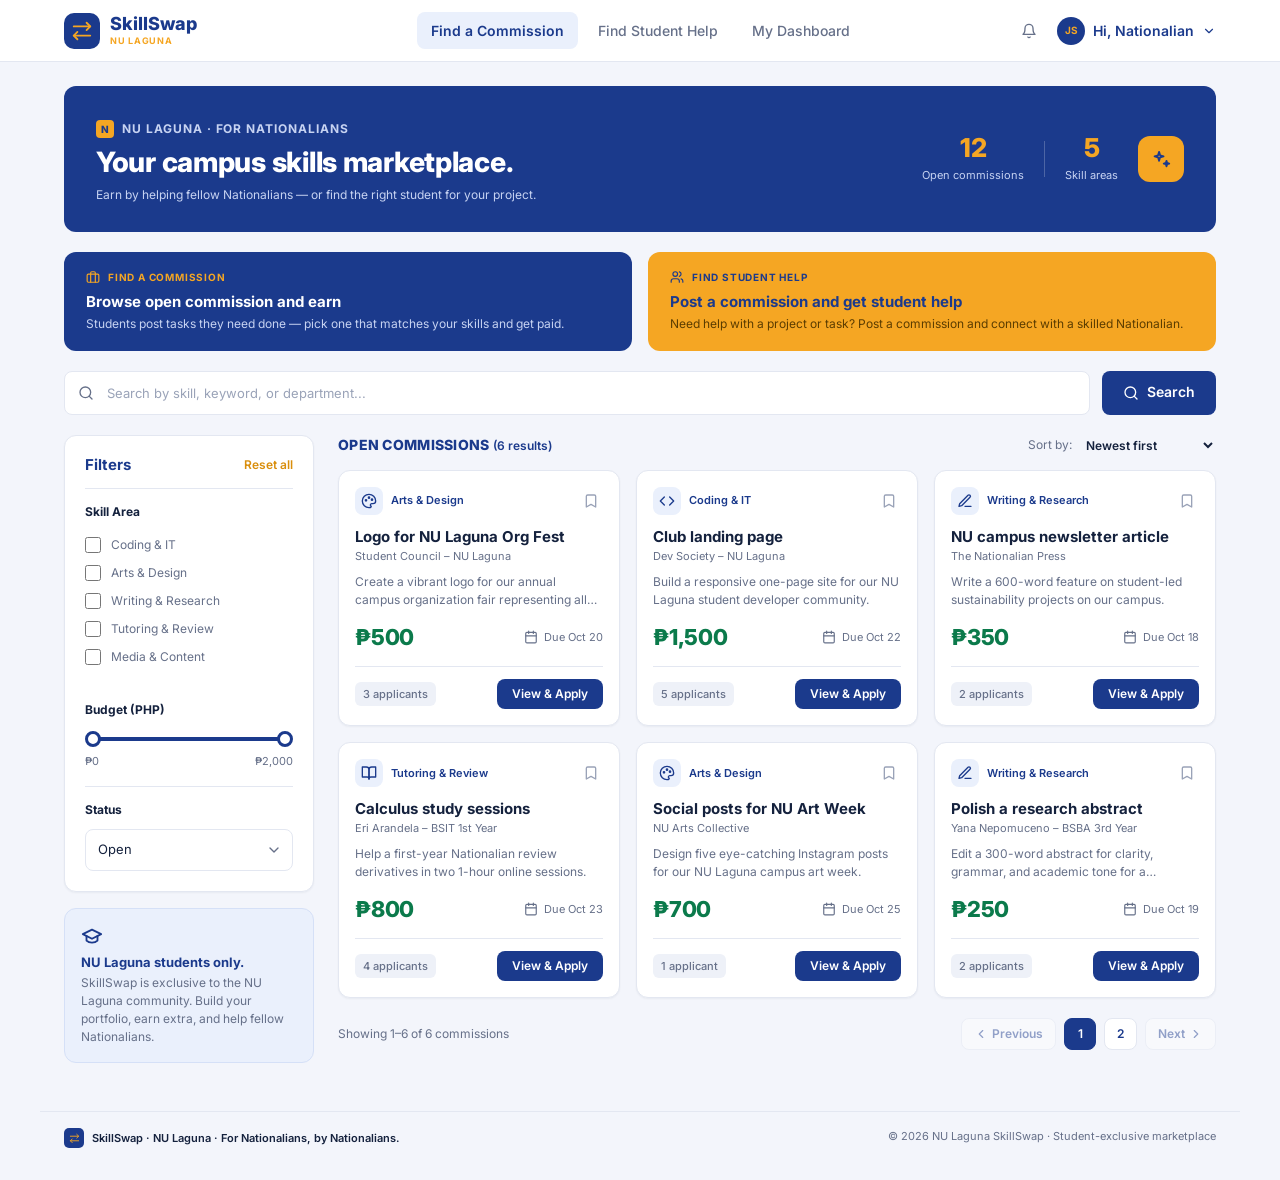
==== commit 63e0bfce: "Initial Javascript and bootstrap implementation" ====
--- a/index.html
+++ b/index.html
@@ -7,7 +7,10 @@
   <link rel="preconnect" href="https://fonts.googleapis.com">
   <link rel="preconnect" href="https://fonts.gstatic.com" crossorigin>
   <link href="https://fonts.googleapis.com/css2?family=Inter:wght@400;500;600;700;800&display=swap" rel="stylesheet">
+  <!-- Bootstrap provides the responsive wireframe grid and accessible UI primitives. -->
+  <link href="https://cdn.jsdelivr.net/npm/bootstrap@5.3.3/dist/css/bootstrap.min.css" rel="stylesheet">
   <link rel="stylesheet" href="styles.css">
+  <link rel="stylesheet" href="bootstrap.patch.css">
 </head>
 <body>
   <!-- SVG sprite sheet import -->
@@ -125,7 +128,7 @@
             <div class="filters__head">
               <h2>Filters</h2>
               <button class="link-gold" type="reset">Reset all</button>
-            </section>
+            </div>
             <fieldset class="filter-group filter-group--fieldset">
               <legend class="sr-only">Skill area</legend>
               <h3 aria-hidden="true">Skill Area</h3>
@@ -334,5 +337,8 @@
     <span>© 2026 NU Laguna SkillSwap · Student-exclusive marketplace</span>
   </footer>
 
+  <!-- Bootstrap bundle enables future component behavior; app.js owns marketplace interactions. -->
+  <script src="https://cdn.jsdelivr.net/npm/bootstrap@5.3.3/dist/js/bootstrap.bundle.min.js"></script>
+  <script src="app.js"></script>
 </body>
 </html>
--- a/styles.css
+++ b/styles.css
@@ -531,3 +531,45 @@
 @media (prefers-reduced-motion: reduce) {
   * { transition: none !important; }
 }
+
+/* Commission cards use the current commission naming while older dashboard
+   markup still uses gig naming. Keep both surfaces visually consistent. */
+.commission {
+  background: var(--surface); border: 1px solid var(--line); border-radius: var(--radius);
+  padding: 16px; display: flex; flex-direction: column; box-shadow: var(--shadow);
+}
+.commission__top { display: flex; justify-content: space-between; align-items: center; margin-bottom: 12px; }
+.commission__cat { display: flex; align-items: center; gap: 8px; font-size: 11px; font-weight: 600; color: var(--navy); }
+.commission__cat-ic {
+  width: 28px; height: 28px; border-radius: 8px; background: var(--tint); color: var(--navy);
+  display: grid; place-items: center;
+}
+.commission__save { background: none; border: 0; color: var(--placeholder); padding: 4px; border-radius: 6px; display: grid; }
+.commission__save:hover { color: var(--navy); }
+.commission h3 { font-size: 15px; font-weight: 700; line-height: 1.3; }
+.commission__by { font-size: 11px; color: var(--muted); margin: 2px 0 8px; }
+.commission__desc {
+  font-size: 12px; color: var(--muted); line-height: 1.5; flex: 1;
+  display: -webkit-box; -webkit-line-clamp: 2; line-clamp: 2; -webkit-box-orient: vertical; overflow: hidden;
+}
+.commission__meta { display: flex; justify-content: space-between; align-items: center; margin: 12px 0; }
+.commission__foot { display: flex; justify-content: space-between; align-items: center; padding-top: 12px; border-top: 1px solid var(--line); }
+.commission .gig__top,
+.commission .gig__meta,
+.commission .gig__foot { display: flex; }
+.commission .gig__top { justify-content: space-between; align-items: center; margin-bottom: 12px; }
+.commission .gig__meta { justify-content: space-between; align-items: center; margin: 12px 0; }
+.commission .gig__foot { justify-content: space-between; align-items: center; padding-top: 12px; border-top: 1px solid var(--line); }
+.commission .gig__cat { display: flex; align-items: center; gap: 8px; font-size: 11px; font-weight: 600; color: var(--navy); }
+.commission .gig__cat-ic {
+  width: 28px; height: 28px; border-radius: 8px; background: var(--tint); color: var(--navy);
+  display: grid; place-items: center;
+}
+.commission .gig__save { background: none; border: 0; color: var(--placeholder); padding: 4px; border-radius: 6px; display: grid; }
+.commission .gig__by { font-size: 11px; color: var(--muted); margin: 2px 0 8px; }
+.commission .gig__desc {
+  font-size: 12px; color: var(--muted); line-height: 1.5; flex: 1;
+  display: -webkit-box; -webkit-line-clamp: 2; line-clamp: 2; -webkit-box-orient: vertical; overflow: hidden;
+}
+.commission .gig__save:hover { color: var(--navy); }
+.preview .commission { color: var(--ink); }
